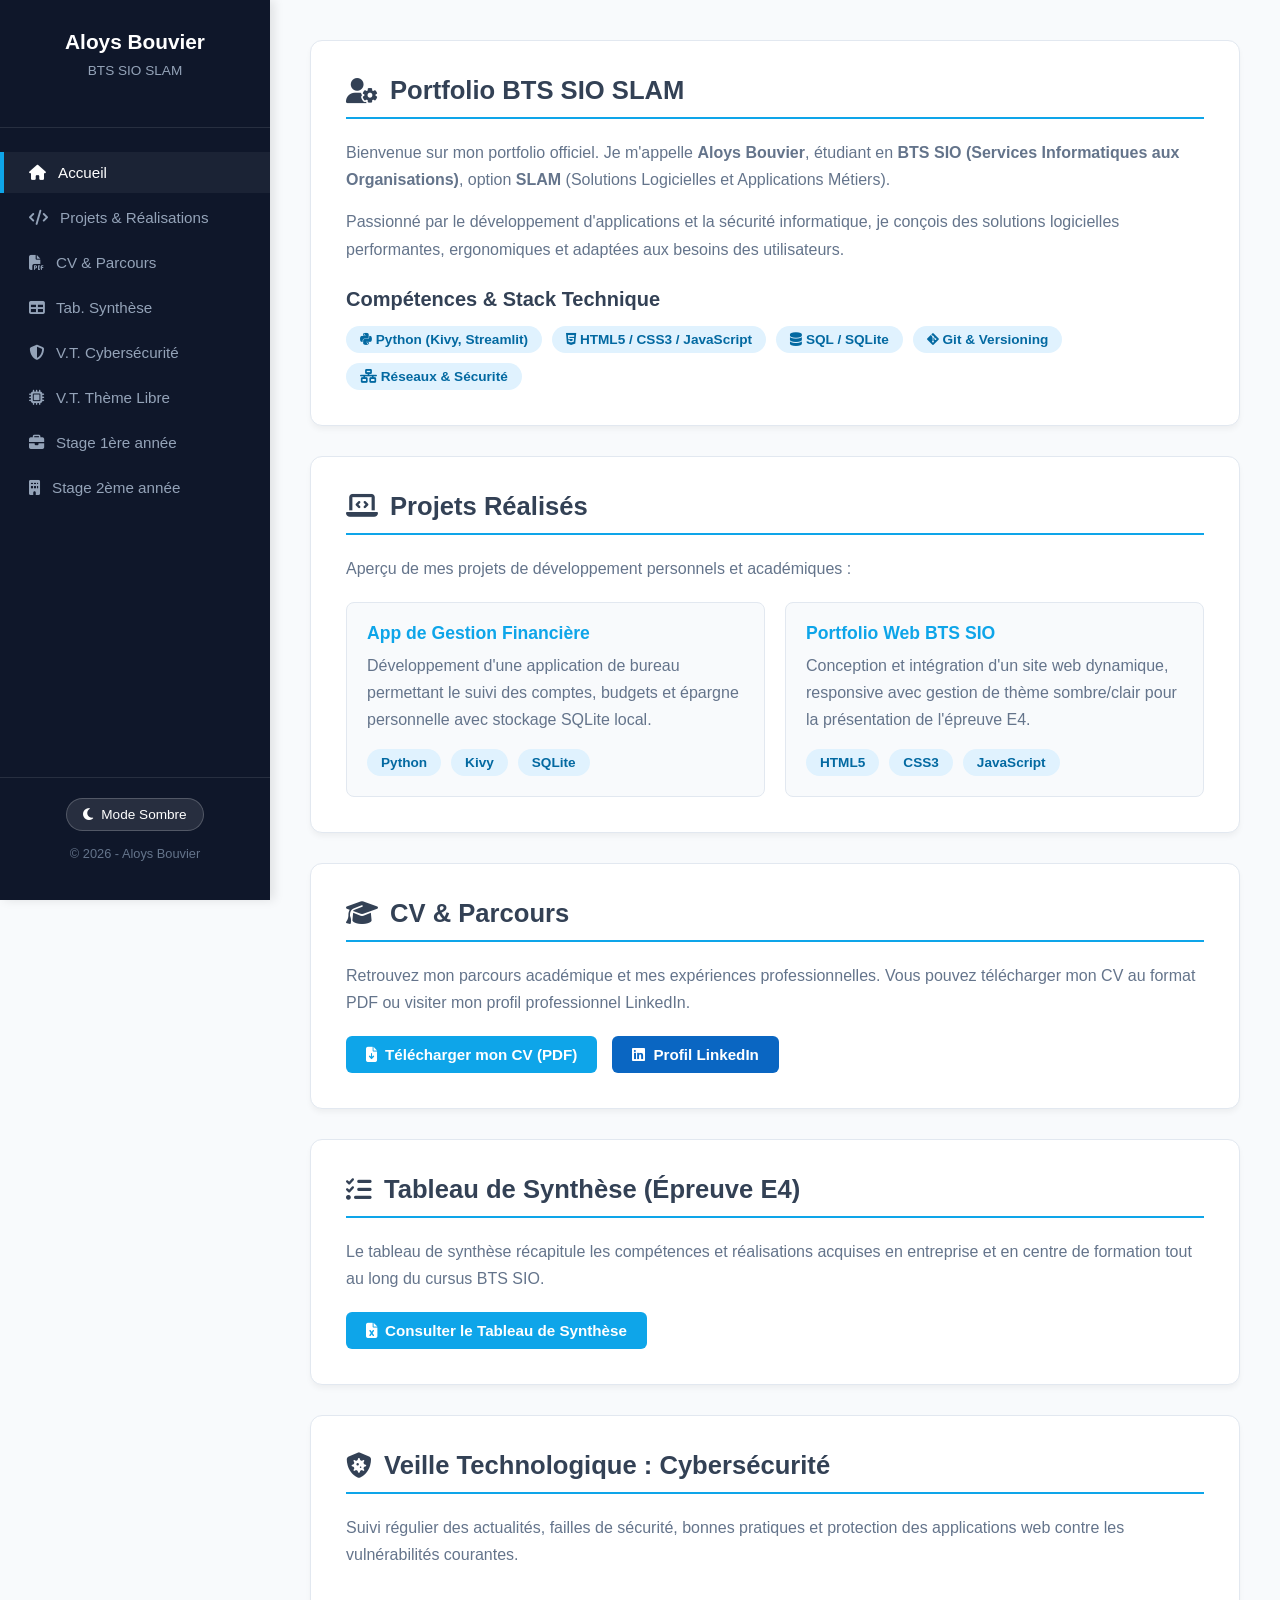
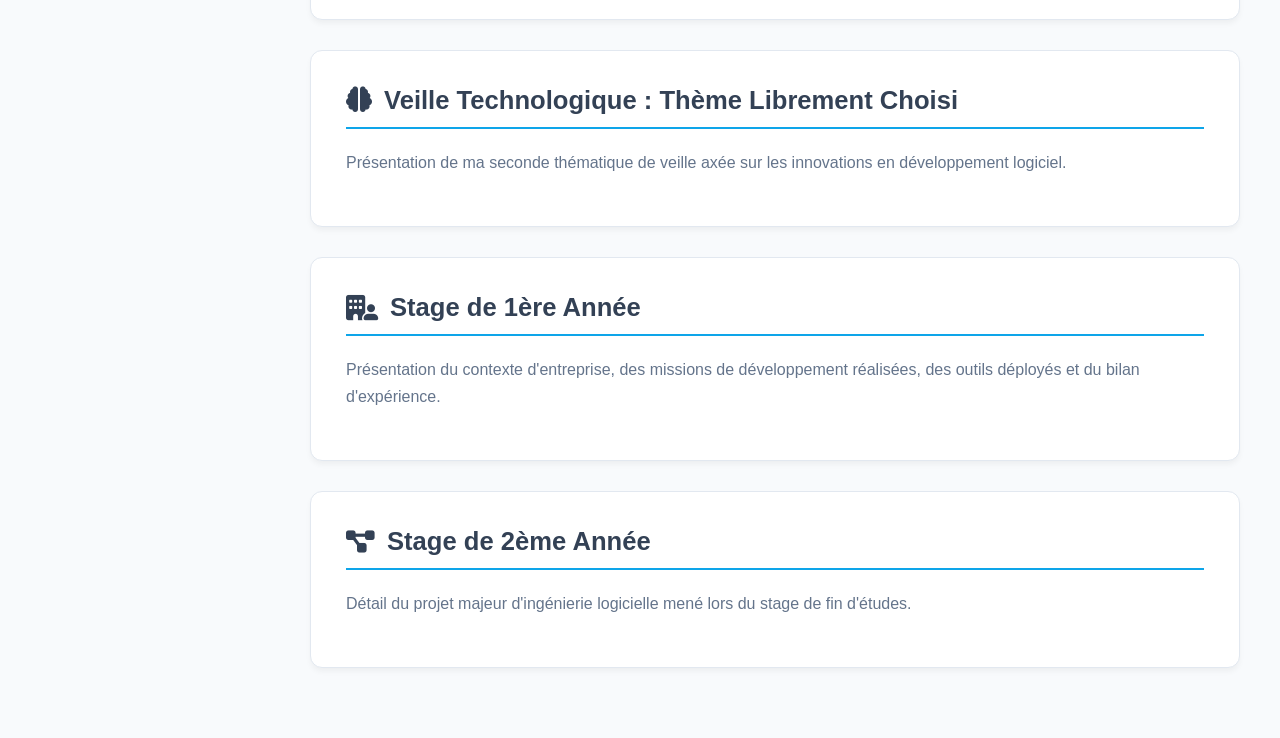
==== index.html @ fcdf9f62 "Rename README.md to index.html" ====
<!DOCTYPE html>
<html lang="fr" data-theme="light">
<head>
    <meta charset="UTF-8">
    <meta name="viewport" content="width=device-width, initial-scale=1.0">
    <title>Portfolio - Aloys Bouvier | BTS SIO SLAM</title>
    <!-- FontAwesome pour les icônes -->
    <link rel="stylesheet" href="https://cdnjs.cloudflare.com/ajax/libs/font-awesome/6.4.0/css/all.min.css">
    <style>
        /* Variables Mode Clair */
        :root {
            --bg-color: #f8fafc;
            --sidebar-bg: #0f172a;
            --sidebar-color: #94a3b8;
            --sidebar-hover: #38bdf8;
            --sidebar-active: #0ea5e9;
            --text-color: #334155;
            --text-muted: #64748b;
            --card-bg: #ffffff;
            --primary-color: #0ea5e9;
            --primary-hover: #0284c7;
            --border-color: #e2e8f0;
            --badge-bg: #e0f2fe;
            --badge-color: #0369a1;
        }

        /* Variables Mode Sombre */
        [data-theme="dark"] {
            --bg-color: #0f172a;
            --sidebar-bg: #020617;
            --sidebar-color: #94a3b8;
            --sidebar-hover: #38bdf8;
            --sidebar-active: #38bdf8;
            --text-color: #f1f5f9;
            --text-muted: #cbd5e1;
            --card-bg: #1e293b;
            --primary-color: #38bdf8;
            --primary-hover: #0ea5e9;
            --border-color: #334155;
            --badge-bg: #1e3a8a;
            --badge-color: #93c5fd;
        }

        * {
            box-sizing: border-box;
            margin: 0;
            padding: 0;
            font-family: 'Segoe UI', Tahoma, Geneva, Verdana, sans-serif;
            scroll-behavior: smooth;
        }

        body {
            background-color: var(--bg-color);
            color: var(--text-color);
            display: flex;
            min-height: 100vh;
            transition: background-color 0.3s ease, color 0.3s ease;
        }

        /* Barre latérale gauche */
        aside {
            width: 270px;
            background-color: var(--sidebar-bg);
            color: #fff;
            position: fixed;
            top: 0;
            left: 0;
            height: 100vh;
            display: flex;
            flex-direction: column;
            justify-content: space-between;
            box-shadow: 4px 0 10px rgba(0, 0, 0, 0.1);
            z-index: 100;
        }

        .sidebar-header {
            padding: 30px 20px;
            text-align: center;
            border-bottom: 1px solid rgba(255, 255, 255, 0.1);
        }

        .sidebar-header h2 {
            font-size: 1.3rem;
            color: #fff;
            margin-bottom: 5px;
            text-align: center;
        }

        .sidebar-header p {
            font-size: 0.85rem;
            color: var(--sidebar-color);
            text-align: center;
        }

        .sidebar-menu {
            list-style: none;
            padding: 20px 0;
            flex-grow: 1;
            overflow-y: auto;
        }

        .sidebar-menu li {
            margin: 4px 0;
        }

        .sidebar-menu a {
            display: flex;
            align-items: center;
            gap: 12px;
            padding: 12px 25px;
            color: var(--sidebar-color);
            text-decoration: none;
            font-size: 0.95rem;
            transition: all 0.3s ease;
            border-left: 4px solid transparent;
        }

        .sidebar-menu a:hover, .sidebar-menu a.active {
            color: #fff;
            background-color: rgba(255, 255, 255, 0.05);
            border-left-color: var(--sidebar-active);
        }

        .sidebar-footer {
            padding: 20px;
            text-align: center;
            font-size: 0.8rem;
            color: var(--sidebar-color);
            border-top: 1px solid rgba(255, 255, 255, 0.1);
            display: flex;
            flex-direction: column;
            gap: 12px;
            align-items: center;
        }

        .theme-toggle-btn {
            background-color: rgba(255, 255, 255, 0.1);
            border: 1px solid rgba(255, 255, 255, 0.2);
            color: #fff;
            padding: 8px 16px;
            border-radius: 20px;
            cursor: pointer;
            font-size: 0.85rem;
            display: flex;
            align-items: center;
            gap: 8px;
            transition: all 0.3s ease;
        }

        .theme-toggle-btn:hover {
            background-color: rgba(255, 255, 255, 0.2);
        }

        /* Contenu principal */
        main {
            margin-left: 270px;
            flex-grow: 1;
            padding: 40px;
            max-width: 1100px;
        }

        section {
            background-color: var(--card-bg);
            padding: 35px;
            margin-bottom: 30px;
            border-radius: 12px;
            box-shadow: 0 4px 6px -1px rgba(0, 0, 0, 0.05);
            border: 1px solid var(--border-color);
            scroll-margin-top: 40px;
            transition: background-color 0.3s ease, border-color 0.3s ease;
        }

        section h1 {
            font-size: 1.6rem;
            color: var(--text-color);
            margin-bottom: 20px;
            border-bottom: 2px solid var(--primary-color);
            padding-bottom: 12px;
            display: flex;
            align-items: center;
            gap: 12px;
            text-align: left;
        }

        section h2 {
            font-size: 1.25rem;
            color: var(--text-color);
            margin-top: 25px;
            margin-bottom: 12px;
            text-align: left;
        }

        p {
            line-height: 1.7;
            margin-bottom: 15px;
            color: var(--text-muted);
            text-align: left;
        }

        .project-grid {
            display: grid;
            grid-template-columns: repeat(auto-fit, minmax(280px, 1fr));
            gap: 20px;
            margin-top: 20px;
        }

        .project-card {
            border: 1px solid var(--border-color);
            border-radius: 8px;
            padding: 20px;
            background-color: var(--bg-color);
            transition: transform 0.2s ease, box-shadow 0.2s ease;
        }

        .project-card:hover {
            transform: translateY(-3px);
            box-shadow: 0 6px 12px rgba(0,0,0,0.1);
        }

        .project-card h3 {
            color: var(--primary-color);
            margin-bottom: 8px;
            font-size: 1.1rem;
        }

        .skills-container {
            display: flex;
            flex-wrap: wrap;
            gap: 10px;
            margin-top: 15px;
            justify-content: flex-start;
        }

        .skill-badge {
            background-color: var(--badge-bg);
            color: var(--badge-color);
            padding: 6px 14px;
            border-radius: 20px;
            font-size: 0.85rem;
            font-weight: 600;
        }

        .btn-group {
            display: flex;
            gap: 15px;
            flex-wrap: wrap;
            margin-top: 20px;
            justify-content: flex-start;
        }

        .btn {
            display: inline-flex;
            align-items: center;
            gap: 8px;
            background-color: var(--primary-color);
            color: #ffffff !important;
            padding: 10px 20px;
            border-radius: 6px;
            text-decoration: none;
            font-weight: 600;
            font-size: 0.95rem;
            transition: background 0.2s, transform 0.1s;
            border: none;
            cursor: pointer;
        }

        .btn:hover {
            background-color: var(--primary-hover);
            transform: translateY(-1px);
        }

        .btn-linkedin {
            background-color: #0a66c2;
        }
        .btn-linkedin:hover {
            background-color: #044181;
        }

        @media (max-width: 768px) {
            body {
                flex-direction: column;
            }
            aside {
                width: 100%;
                height: auto;
                position: relative;
            }
            main {
                margin-left: 0;
                padding: 20px;
            }
        }
    </style>
</head>
<body>

    <!-- Barre latérale -->
    <aside>
        <div>
            <div class="sidebar-header">
                <h2>Aloys Bouvier</h2>
                <p>BTS SIO SLAM</p>
            </div>
            <ul class="sidebar-menu">
                <li><a href="#accueil" class="active"><i class="fa-solid fa-house"></i> Accueil</a></li>
                <li><a href="#projets"><i class="fa-solid fa-code"></i> Projets & Réalisations</a></li>
                <li><a href="#cv"><i class="fa-solid fa-file-pdf"></i> CV & Parcours</a></li>
                <li><a href="#tableau-synthese"><i class="fa-solid fa-table"></i> Tab. Synthèse</a></li>
                <li><a href="#vt-cyber"><i class="fa-solid fa-shield-halved"></i> V.T. Cybersécurité</a></li>
                <li><a href="#vt-choisie"><i class="fa-solid fa-microchip"></i> V.T. Thème Libre</a></li>
                <li><a href="#stage1"><i class="fa-solid fa-briefcase"></i> Stage 1ère année</a></li>
                <li><a href="#stage2"><i class="fa-solid fa-building"></i> Stage 2ème année</a></li>
            </ul>
        </div>
        <div class="sidebar-footer">
            <button class="theme-toggle-btn" id="themeToggleBtn">
                <i class="fa-solid fa-moon" id="themeIcon"></i>
                <span id="themeText">Mode Sombre</span>
            </button>
            <p>&copy; 2026 - Aloys Bouvier</p>
        </div>
    </aside>

    <!-- Contenu Principal -->
    <main>

        <section id="accueil">
            <h1><i class="fa-solid fa-user-gear"></i> Portfolio BTS SIO SLAM</h1>
            <p>Bienvenue sur mon portfolio officiel. Je m'appelle <strong>Aloys Bouvier</strong>, étudiant en <strong>BTS SIO (Services Informatiques aux Organisations)</strong>, option <strong>SLAM</strong> (Solutions Logicielles et Applications Métiers).</p>
            <p>Passionné par le développement d'applications et la sécurité informatique, je conçois des solutions logicielles performantes, ergonomiques et adaptées aux besoins des utilisateurs.</p>
            
            <h2>Compétences & Stack Technique</h2>
            <div class="skills-container">
                <span class="skill-badge"><i class="fa-brands fa-python"></i> Python (Kivy, Streamlit)</span>
                <span class="skill-badge"><i class="fa-brands fa-html5"></i> HTML5 / CSS3 / JavaScript</span>
                <span class="skill-badge"><i class="fa-solid fa-database"></i> SQL / SQLite</span>
                <span class="skill-badge"><i class="fa-brands fa-git-alt"></i> Git & Versioning</span>
                <span class="skill-badge"><i class="fa-solid fa-network-wired"></i> Réseaux & Sécurité</span>
            </div>
        </section>

        <section id="projets">
            <h1><i class="fa-solid fa-laptop-code"></i> Projets Réalisés</h1>
            <p>Aperçu de mes projets de développement personnels et académiques :</p>
            
            <div class="project-grid">
                <div class="project-card">
                    <h3>App de Gestion Financière</h3>
                    <p>Développement d'une application de bureau permettant le suivi des comptes, budgets et épargne personnelle avec stockage SQLite local.</p>
                    <div class="skills-container">
                        <span class="skill-badge">Python</span>
                        <span class="skill-badge">Kivy</span>
                        <span class="skill-badge">SQLite</span>
                    </div>
                </div>

                <div class="project-card">
                    <h3>Portfolio Web BTS SIO</h3>
                    <p>Conception et intégration d'un site web dynamique, responsive avec gestion de thème sombre/clair pour la présentation de l'épreuve E4.</p>
                    <div class="skills-container">
                        <span class="skill-badge">HTML5</span>
                        <span class="skill-badge">CSS3</span>
                        <span class="skill-badge">JavaScript</span>
                    </div>
                </div>
            </div>
        </section>

        <section id="cv">
            <h1><i class="fa-solid fa-graduation-cap"></i> CV & Parcours</h1>
            <p>Retrouvez mon parcours académique et mes expériences professionnelles. Vous pouvez télécharger mon CV au format PDF ou visiter mon profil professionnel LinkedIn.</p>
            <div class="btn-group">
                <a href="CV_Aloys_Bouvier.pdf" target="_blank" class="btn"><i class="fa-solid fa-file-arrow-down"></i> Télécharger mon CV (PDF)</a>
                <a href="https://www.linkedin.com/in/aloys-bouvier" target="_blank" class="btn btn-linkedin"><i class="fa-brands fa-linkedin"></i> Profil LinkedIn</a>
            </div>
        </section>

        <section id="tableau-synthese">
            <h1><i class="fa-solid fa-list-check"></i> Tableau de Synthèse (Épreuve E4)</h1>
            <p>Le tableau de synthèse récapitule les compétences et réalisations acquises en entreprise et en centre de formation tout au long du cursus BTS SIO.</p>
            <div class="btn-group">
                <a href="#" class="btn"><i class="fa-solid fa-file-excel"></i> Consulter le Tableau de Synthèse</a>
            </div>
        </section>

        <section id="vt-cyber">
            <h1><i class="fa-solid fa-shield-virus"></i> Veille Technologique : Cybersécurité</h1>
            <p>Suivi régulier des actualités, failles de sécurité, bonnes pratiques et protection des applications web contre les vulnérabilités courantes.</p>
        </section>

        <section id="vt-choisie">
            <h1><i class="fa-solid fa-brain"></i> Veille Technologique : Thème Librement Choisi</h1>
            <p>Présentation de ma seconde thématique de veille axée sur les innovations en développement logiciel.</p>
        </section>

        <section id="stage1">
            <h1><i class="fa-solid fa-building-user"></i> Stage de 1ère Année</h1>
            <p>Présentation du contexte d'entreprise, des missions de développement réalisées, des outils déployés et du bilan d'expérience.</p>
        </section>

        <section id="stage2">
            <h1><i class="fa-solid fa-diagram-project"></i> Stage de 2ème Année</h1>
            <p>Détail du projet majeur d'ingénierie logicielle mené lors du stage de fin d'études.</p>
        </section>
    </main>

    <script>
        const themeToggleBtn = document.getElementById('themeToggleBtn');
        const themeIcon = document.getElementById('themeIcon');
        const themeText = document.getElementById('themeText');
        const html = document.documentElement;

        const savedTheme = localStorage.getItem('theme') || 'light';
        setTheme(savedTheme);

        themeToggleBtn.addEventListener('click', () => {
            const currentTheme = html.getAttribute('data-theme');
            const newTheme = currentTheme === 'light' ? 'dark' : 'light';
            setTheme(newTheme);
        });

        function setTheme(theme) {
            html.setAttribute('data-theme', theme);
            localStorage.setItem('theme', theme);
            if (theme === 'dark') {
                themeIcon.className = 'fa-solid fa-sun';
                themeText.textContent = 'Mode Clair';
            } else {
                themeIcon.className = 'fa-solid fa-moon';
                themeText.textContent = 'Mode Sombre';
            }
        }

        const sections = document.querySelectorAll('section');
        const navLinks = document.querySelectorAll('.sidebar-menu a');

        window.addEventListener('scroll', () => {
            let current = '';
            sections.forEach(section => {
                const sectionTop = section.offsetTop;
                if (window.pageYOffset >= sectionTop - 100) {
                    current = section.getAttribute('id');
                }
            });

            navLinks.forEach(link => {
                link.classList.remove('active');
                if (link.getAttribute('href').includes(current)) {
                    link.classList.add('active');
                }
            });
        });
    </script>

</body>
</html>
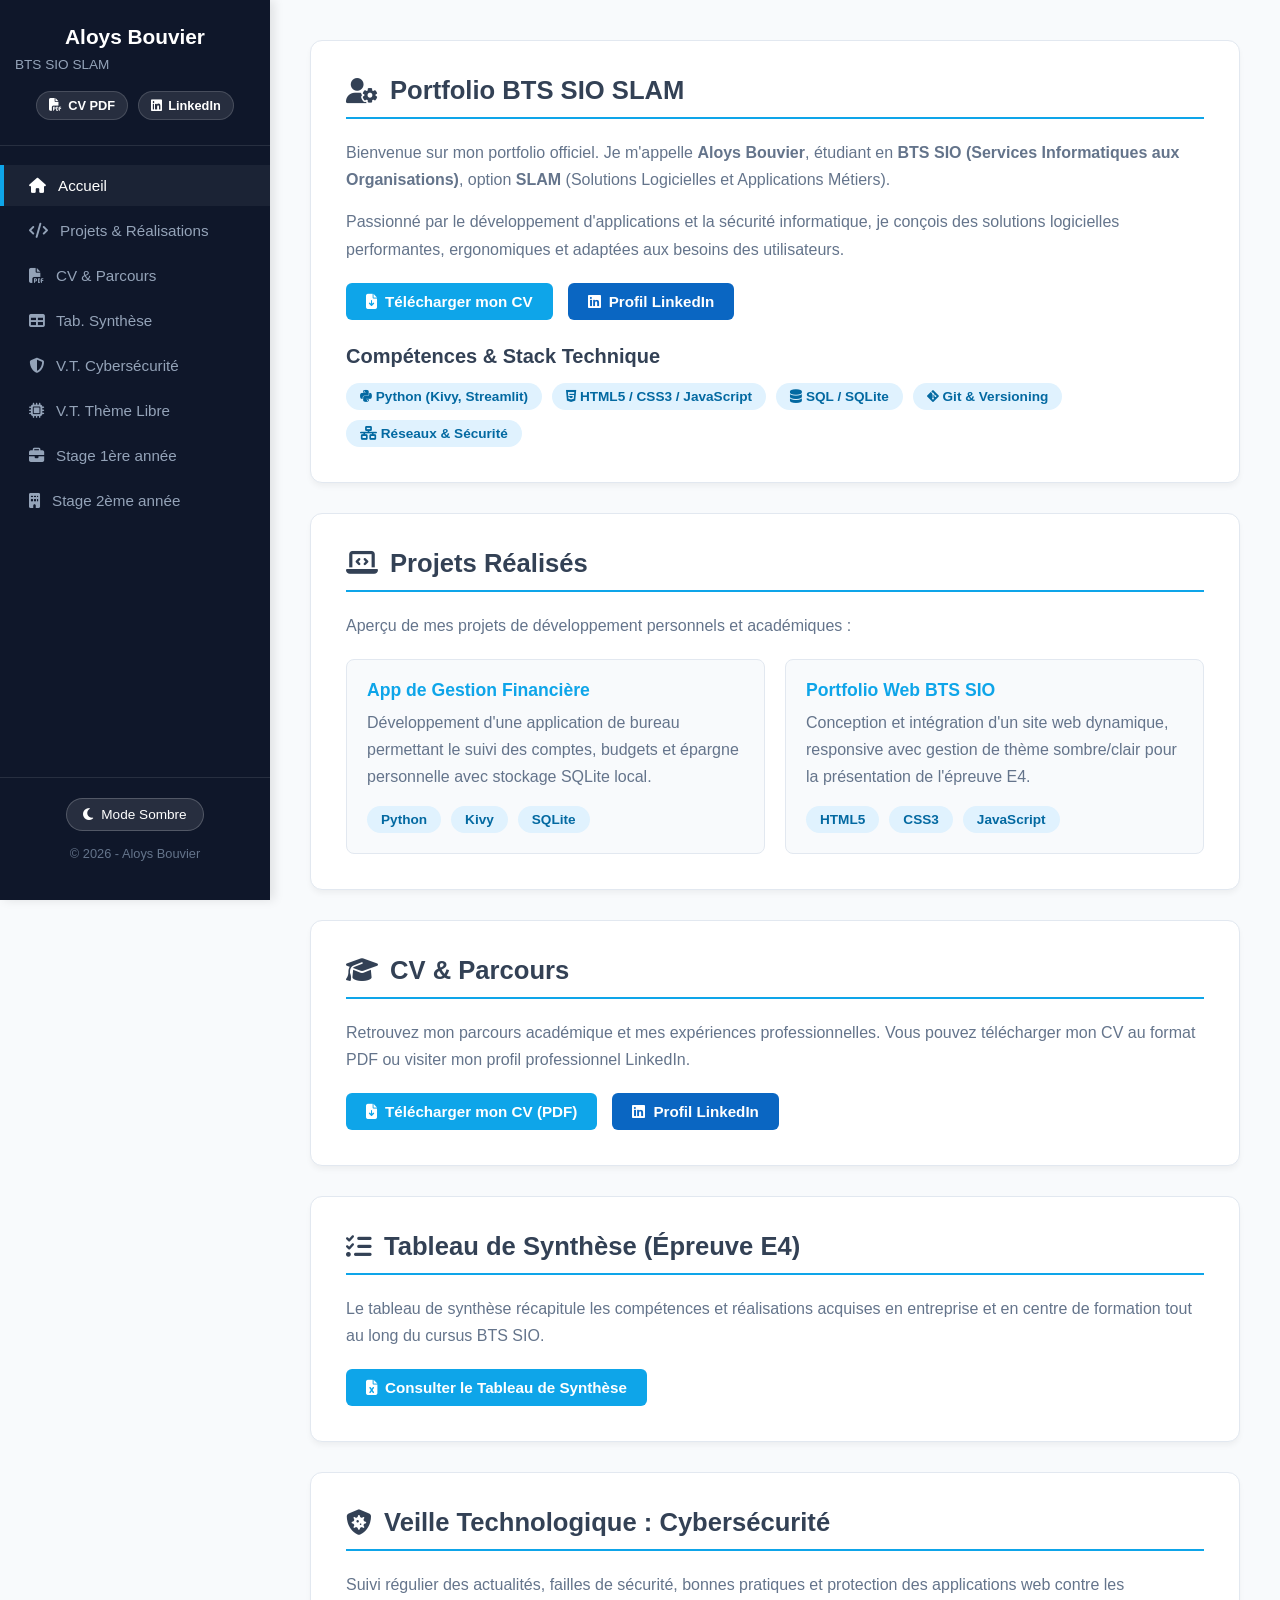
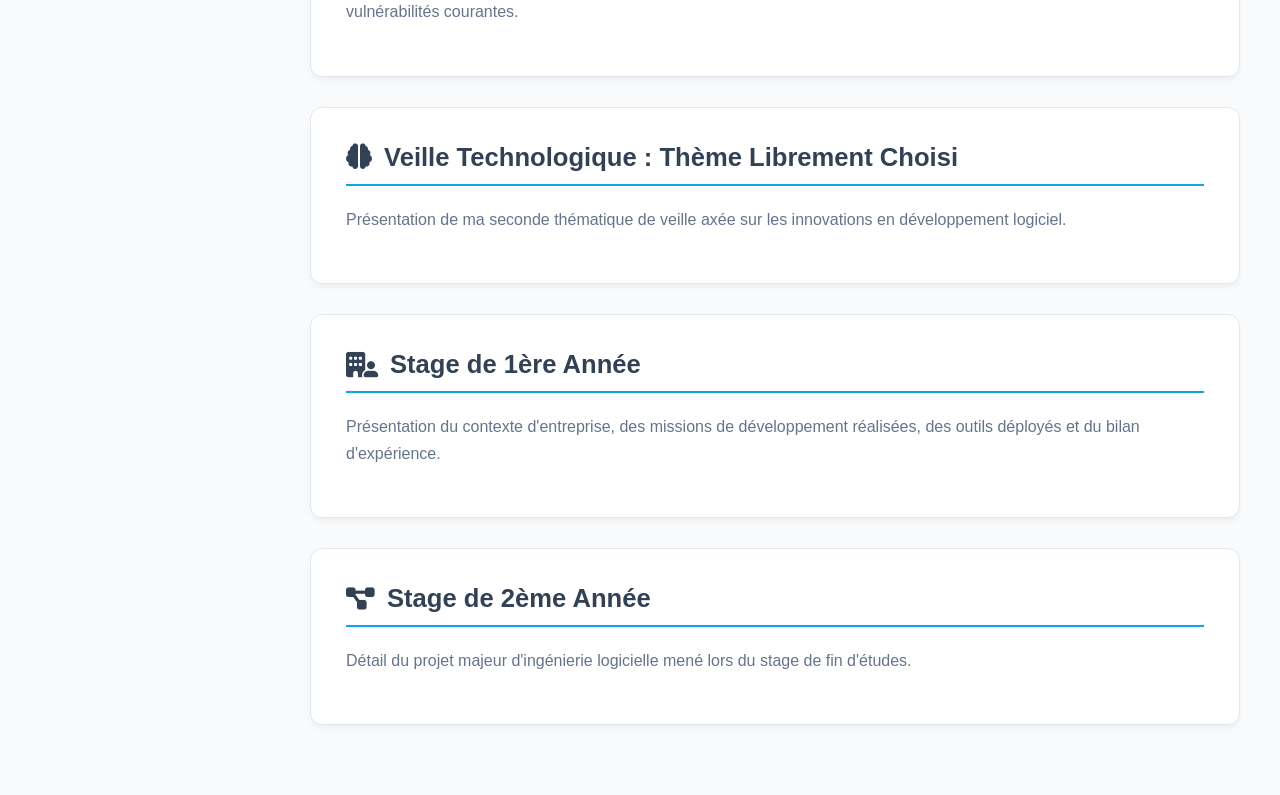
==== commit 8cf73666: "Update 7 index.html" ====
--- a/index.html
+++ b/index.html
@@ -74,7 +74,7 @@
         }
 
         .sidebar-header {
-            padding: 30px 20px;
+            padding: 25px 15px;
             text-align: center;
             border-bottom: 1px solid rgba(255, 255, 255, 0.1);
         }
@@ -82,19 +82,50 @@
         .sidebar-header h2 {
             font-size: 1.3rem;
             color: #fff;
-            margin-bottom: 5px;
-            text-align: center;
+            margin-bottom: 4px;
         }
 
         .sidebar-header p {
             font-size: 0.85rem;
             color: var(--sidebar-color);
-            text-align: center;
+            margin-bottom: 15px;
+        }
+
+        /* Liens rapides dans la sidebar */
+        .sidebar-quick-links {
+            display: flex;
+            justify-content: center;
+            gap: 10px;
+        }
+
+        .sidebar-quick-btn {
+            display: inline-flex;
+            align-items: center;
+            gap: 6px;
+            background-color: rgba(255, 255, 255, 0.1);
+            color: #fff;
+            padding: 6px 12px;
+            border-radius: 20px;
+            text-decoration: none;
+            font-size: 0.8rem;
+            font-weight: 600;
+            transition: background-color 0.3s ease, transform 0.2s ease;
+            border: 1px solid rgba(255, 255, 255, 0.15);
+        }
+
+        .sidebar-quick-btn:hover {
+            background-color: var(--primary-color);
+            transform: translateY(-2px);
+            color: #fff;
+        }
+
+        .sidebar-quick-btn.linkedin-btn:hover {
+            background-color: #0a66c2;
         }
 
         .sidebar-menu {
             list-style: none;
-            padding: 20px 0;
+            padding: 15px 0;
             flex-grow: 1;
             overflow-y: auto;
         }
@@ -300,6 +331,15 @@
             <div class="sidebar-header">
                 <h2>Aloys Bouvier</h2>
                 <p>BTS SIO SLAM</p>
+                <!-- Boutons d'accès rapide dans la sidebar -->
+                <div class="sidebar-quick-links">
+                    <a href="CV_Aloys_Bouvier.pdf" target="_blank" class="sidebar-quick-btn" title="Télécharger le CV">
+                        <i class="fa-solid fa-file-pdf"></i> CV PDF
+                    </a>
+                    <a href="https://www.linkedin.com/in/aloys-bouvier" target="_blank" class="sidebar-quick-btn linkedin-btn" title="Profil LinkedIn">
+                        <i class="fa-brands fa-linkedin"></i> LinkedIn
+                    </a>
+                </div>
             </div>
             <ul class="sidebar-menu">
                 <li><a href="#accueil" class="active"><i class="fa-solid fa-house"></i> Accueil</a></li>
@@ -329,6 +369,11 @@
             <p>Bienvenue sur mon portfolio officiel. Je m'appelle <strong>Aloys Bouvier</strong>, étudiant en <strong>BTS SIO (Services Informatiques aux Organisations)</strong>, option <strong>SLAM</strong> (Solutions Logicielles et Applications Métiers).</p>
             <p>Passionné par le développement d'applications et la sécurité informatique, je conçois des solutions logicielles performantes, ergonomiques et adaptées aux besoins des utilisateurs.</p>
             
+            <div class="btn-group">
+                <a href="CV_Aloys_Bouvier.pdf" target="_blank" class="btn"><i class="fa-solid fa-file-arrow-down"></i> Télécharger mon CV</a>
+                <a href="https://www.linkedin.com/in/aloys-bouvier" target="_blank" class="btn btn-linkedin"><i class="fa-brands fa-linkedin"></i> Profil LinkedIn</a>
+            </div>
+
             <h2>Compétences & Stack Technique</h2>
             <div class="skills-container">
                 <span class="skill-badge"><i class="fa-brands fa-python"></i> Python (Kivy, Streamlit)</span>
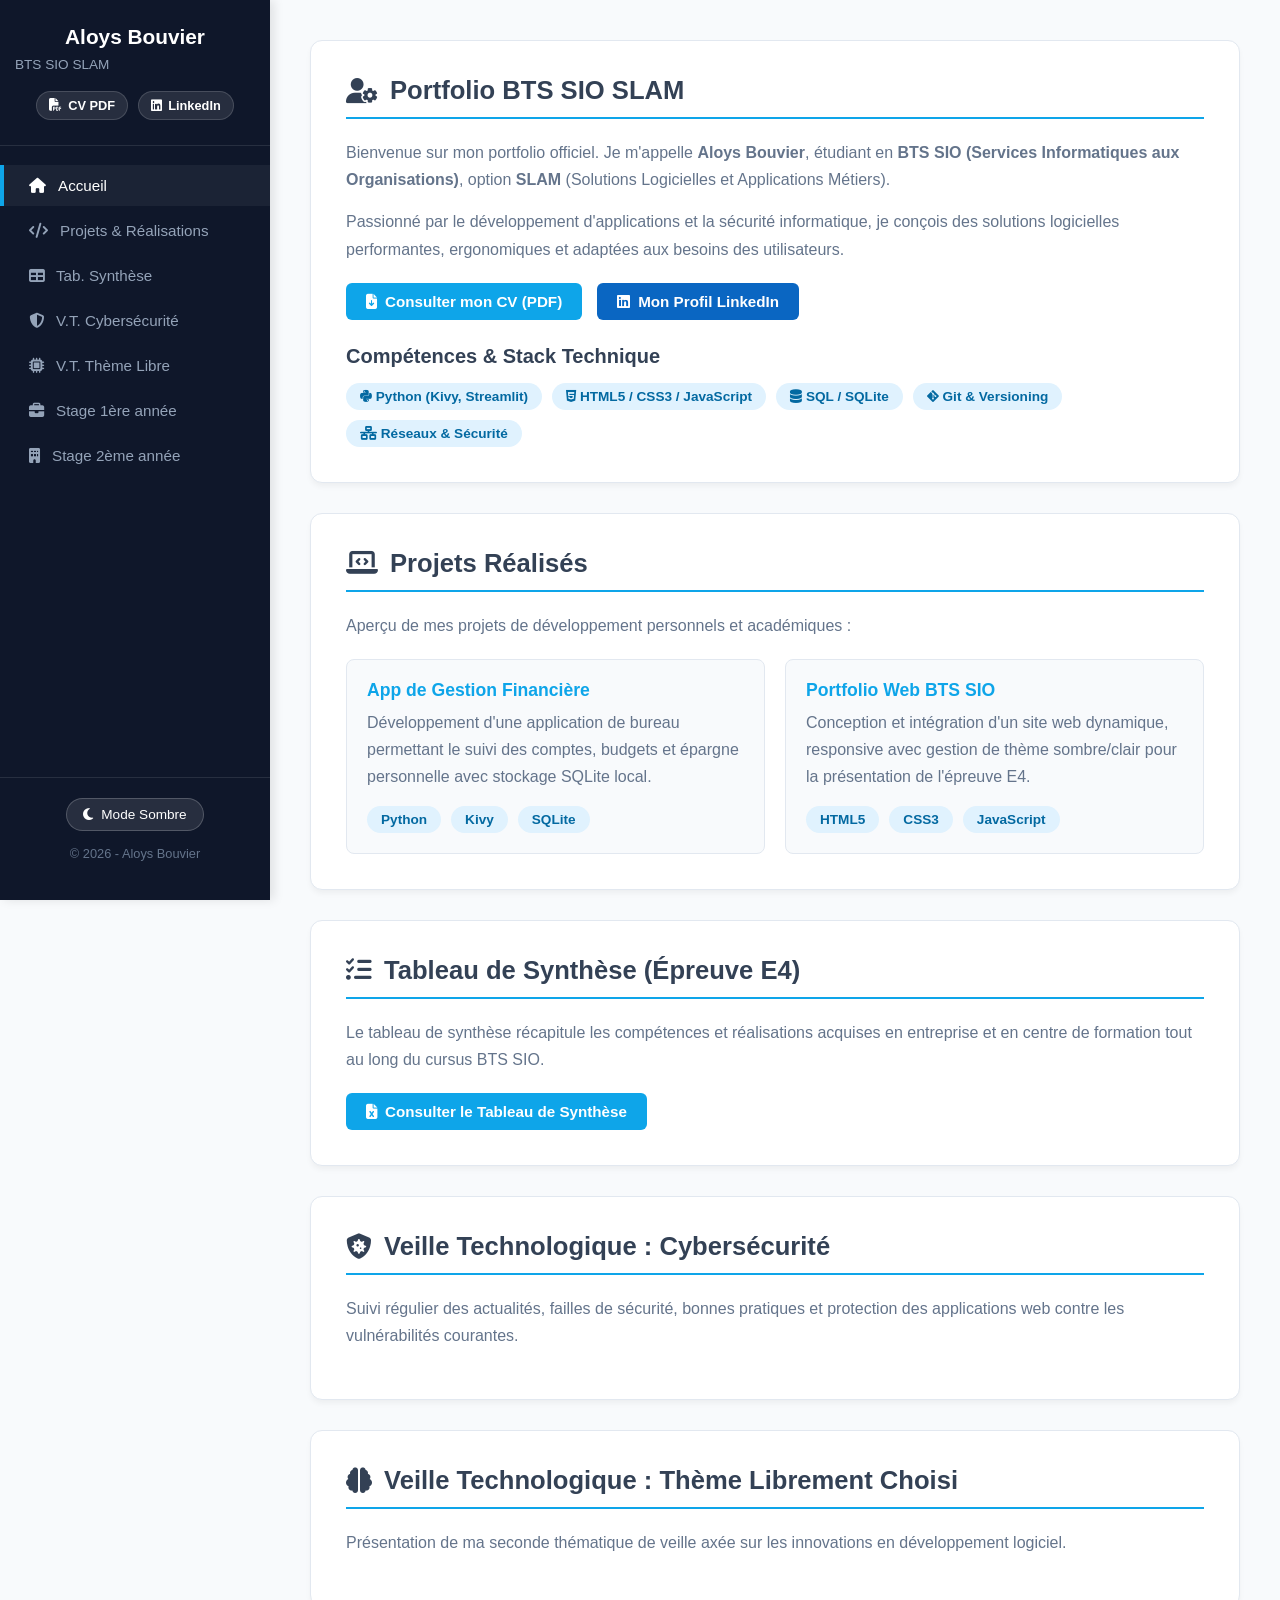
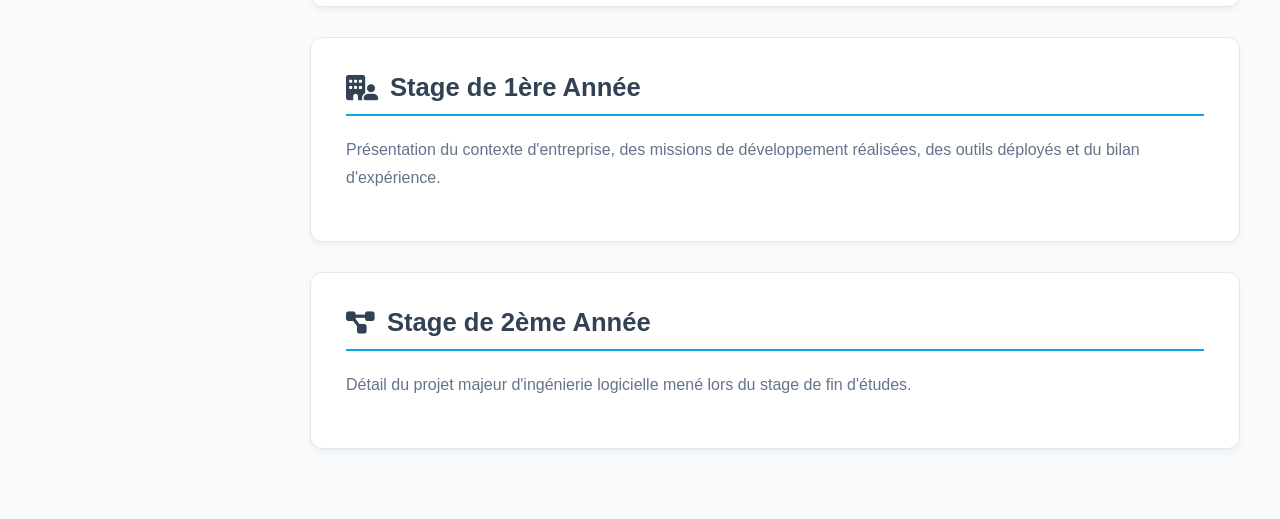
==== commit d0dd796e: "Update 8 index.html" ====
--- a/index.html
+++ b/index.html
@@ -331,7 +331,7 @@
             <div class="sidebar-header">
                 <h2>Aloys Bouvier</h2>
                 <p>BTS SIO SLAM</p>
-                <!-- Boutons d'accès rapide dans la sidebar -->
+                <!-- Accès direct fixe -->
                 <div class="sidebar-quick-links">
                     <a href="CV_Aloys_Bouvier.pdf" target="_blank" class="sidebar-quick-btn" title="Télécharger le CV">
                         <i class="fa-solid fa-file-pdf"></i> CV PDF
@@ -344,7 +344,6 @@
             <ul class="sidebar-menu">
                 <li><a href="#accueil" class="active"><i class="fa-solid fa-house"></i> Accueil</a></li>
                 <li><a href="#projets"><i class="fa-solid fa-code"></i> Projets & Réalisations</a></li>
-                <li><a href="#cv"><i class="fa-solid fa-file-pdf"></i> CV & Parcours</a></li>
                 <li><a href="#tableau-synthese"><i class="fa-solid fa-table"></i> Tab. Synthèse</a></li>
                 <li><a href="#vt-cyber"><i class="fa-solid fa-shield-halved"></i> V.T. Cybersécurité</a></li>
                 <li><a href="#vt-choisie"><i class="fa-solid fa-microchip"></i> V.T. Thème Libre</a></li>
@@ -370,8 +369,8 @@
             <p>Passionné par le développement d'applications et la sécurité informatique, je conçois des solutions logicielles performantes, ergonomiques et adaptées aux besoins des utilisateurs.</p>
             
             <div class="btn-group">
-                <a href="CV_Aloys_Bouvier.pdf" target="_blank" class="btn"><i class="fa-solid fa-file-arrow-down"></i> Télécharger mon CV</a>
-                <a href="https://www.linkedin.com/in/aloys-bouvier" target="_blank" class="btn btn-linkedin"><i class="fa-brands fa-linkedin"></i> Profil LinkedIn</a>
+                <a href="CV_Aloys_Bouvier.pdf" target="_blank" class="btn"><i class="fa-solid fa-file-arrow-down"></i> Consulter mon CV (PDF)</a>
+                <a href="https://www.linkedin.com/in/aloys-bouvier" target="_blank" class="btn btn-linkedin"><i class="fa-brands fa-linkedin"></i> Mon Profil LinkedIn</a>
             </div>
 
             <h2>Compétences & Stack Technique</h2>
@@ -411,15 +410,6 @@
             </div>
         </section>
 
-        <section id="cv">
-            <h1><i class="fa-solid fa-graduation-cap"></i> CV & Parcours</h1>
-            <p>Retrouvez mon parcours académique et mes expériences professionnelles. Vous pouvez télécharger mon CV au format PDF ou visiter mon profil professionnel LinkedIn.</p>
-            <div class="btn-group">
-                <a href="CV_Aloys_Bouvier.pdf" target="_blank" class="btn"><i class="fa-solid fa-file-arrow-down"></i> Télécharger mon CV (PDF)</a>
-                <a href="https://www.linkedin.com/in/aloys-bouvier" target="_blank" class="btn btn-linkedin"><i class="fa-brands fa-linkedin"></i> Profil LinkedIn</a>
-            </div>
-        </section>
-
         <section id="tableau-synthese">
             <h1><i class="fa-solid fa-list-check"></i> Tableau de Synthèse (Épreuve E4)</h1>
             <p>Le tableau de synthèse récapitule les compétences et réalisations acquises en entreprise et en centre de formation tout au long du cursus BTS SIO.</p>
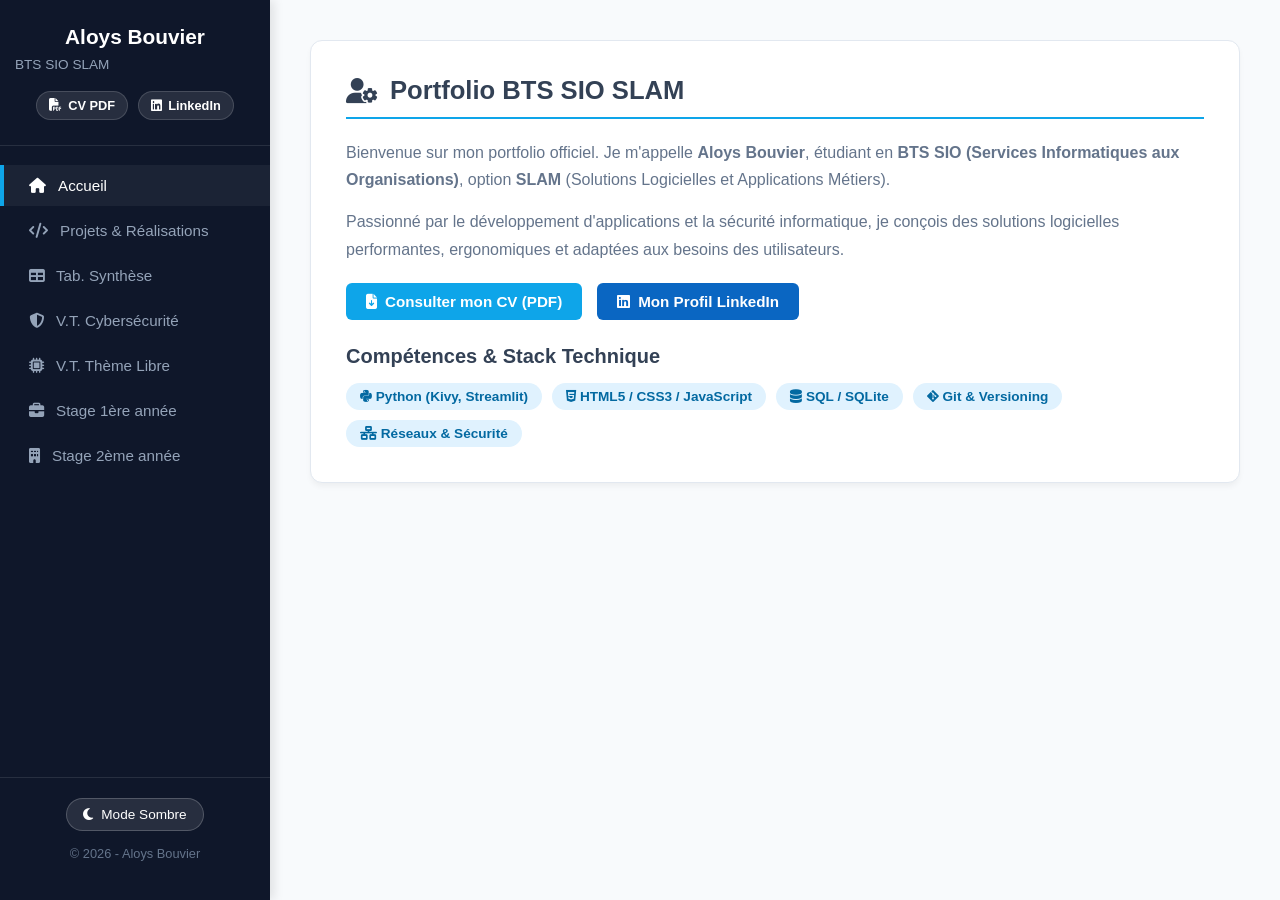
==== commit 0f743922: "Update  9 index.html" ====
--- a/index.html
+++ b/index.html
@@ -46,7 +46,6 @@
             margin: 0;
             padding: 0;
             font-family: 'Segoe UI', Tahoma, Geneva, Verdana, sans-serif;
-            scroll-behavior: smooth;
         }
 
         body {
@@ -91,7 +90,6 @@
             margin-bottom: 15px;
         }
 
-        /* Liens rapides dans la sidebar */
         .sidebar-quick-links {
             display: flex;
             justify-content: center;
@@ -197,7 +195,6 @@
             border-radius: 12px;
             box-shadow: 0 4px 6px -1px rgba(0, 0, 0, 0.05);
             border: 1px solid var(--border-color);
-            scroll-margin-top: 40px;
             transition: background-color 0.3s ease, border-color 0.3s ease;
         }
 
@@ -325,13 +322,12 @@
 </head>
 <body>
 
-    <!-- Barre latérale -->
+    <!-- Barre latérale commune (liens mis à jour vers de vraies pages HTML) -->
     <aside>
         <div>
             <div class="sidebar-header">
                 <h2>Aloys Bouvier</h2>
                 <p>BTS SIO SLAM</p>
-                <!-- Accès direct fixe -->
                 <div class="sidebar-quick-links">
                     <a href="CV_Aloys_Bouvier.pdf" target="_blank" class="sidebar-quick-btn" title="Télécharger le CV">
                         <i class="fa-solid fa-file-pdf"></i> CV PDF
@@ -342,13 +338,14 @@
                 </div>
             </div>
             <ul class="sidebar-menu">
-                <li><a href="#accueil" class="active"><i class="fa-solid fa-house"></i> Accueil</a></li>
-                <li><a href="#projets"><i class="fa-solid fa-code"></i> Projets & Réalisations</a></li>
-                <li><a href="#tableau-synthese"><i class="fa-solid fa-table"></i> Tab. Synthèse</a></li>
-                <li><a href="#vt-cyber"><i class="fa-solid fa-shield-halved"></i> V.T. Cybersécurité</a></li>
-                <li><a href="#vt-choisie"><i class="fa-solid fa-microchip"></i> V.T. Thème Libre</a></li>
-                <li><a href="#stage1"><i class="fa-solid fa-briefcase"></i> Stage 1ère année</a></li>
-                <li><a href="#stage2"><i class="fa-solid fa-building"></i> Stage 2ème année</a></li>
+                <!-- MODIFIER la classe "active" selon la page actuelle -->
+                <li><a href="index.html" class="active"><i class="fa-solid fa-house"></i> Accueil</a></li>
+                <li><a href="projets.html"><i class="fa-solid fa-code"></i> Projets & Réalisations</a></li>
+                <li><a href="synthese.html"><i class="fa-solid fa-table"></i> Tab. Synthèse</a></li>
+                <li><a href="veille-cyber.html"><i class="fa-solid fa-shield-halved"></i> V.T. Cybersécurité</a></li>
+                <li><a href="veille-libre.html"><i class="fa-solid fa-microchip"></i> V.T. Thème Libre</a></li>
+                <li><a href="stage1.html"><i class="fa-solid fa-briefcase"></i> Stage 1ère année</a></li>
+                <li><a href="stage2.html"><i class="fa-solid fa-building"></i> Stage 2ème année</a></li>
             </ul>
         </div>
         <div class="sidebar-footer">
@@ -360,10 +357,9 @@
         </div>
     </aside>
 
-    <!-- Contenu Principal -->
+    <!-- Contenu Principal (Exemple pour la page d'Accueil index.html) -->
     <main>
-
-        <section id="accueil">
+        <section>
             <h1><i class="fa-solid fa-user-gear"></i> Portfolio BTS SIO SLAM</h1>
             <p>Bienvenue sur mon portfolio officiel. Je m'appelle <strong>Aloys Bouvier</strong>, étudiant en <strong>BTS SIO (Services Informatiques aux Organisations)</strong>, option <strong>SLAM</strong> (Solutions Logicielles et Applications Métiers).</p>
             <p>Passionné par le développement d'applications et la sécurité informatique, je conçois des solutions logicielles performantes, ergonomiques et adaptées aux besoins des utilisateurs.</p>
@@ -382,64 +378,10 @@
                 <span class="skill-badge"><i class="fa-solid fa-network-wired"></i> Réseaux & Sécurité</span>
             </div>
         </section>
-
-        <section id="projets">
-            <h1><i class="fa-solid fa-laptop-code"></i> Projets Réalisés</h1>
-            <p>Aperçu de mes projets de développement personnels et académiques :</p>
-            
-            <div class="project-grid">
-                <div class="project-card">
-                    <h3>App de Gestion Financière</h3>
-                    <p>Développement d'une application de bureau permettant le suivi des comptes, budgets et épargne personnelle avec stockage SQLite local.</p>
-                    <div class="skills-container">
-                        <span class="skill-badge">Python</span>
-                        <span class="skill-badge">Kivy</span>
-                        <span class="skill-badge">SQLite</span>
-                    </div>
-                </div>
-
-                <div class="project-card">
-                    <h3>Portfolio Web BTS SIO</h3>
-                    <p>Conception et intégration d'un site web dynamique, responsive avec gestion de thème sombre/clair pour la présentation de l'épreuve E4.</p>
-                    <div class="skills-container">
-                        <span class="skill-badge">HTML5</span>
-                        <span class="skill-badge">CSS3</span>
-                        <span class="skill-badge">JavaScript</span>
-                    </div>
-                </div>
-            </div>
-        </section>
-
-        <section id="tableau-synthese">
-            <h1><i class="fa-solid fa-list-check"></i> Tableau de Synthèse (Épreuve E4)</h1>
-            <p>Le tableau de synthèse récapitule les compétences et réalisations acquises en entreprise et en centre de formation tout au long du cursus BTS SIO.</p>
-            <div class="btn-group">
-                <a href="#" class="btn"><i class="fa-solid fa-file-excel"></i> Consulter le Tableau de Synthèse</a>
-            </div>
-        </section>
-
-        <section id="vt-cyber">
-            <h1><i class="fa-solid fa-shield-virus"></i> Veille Technologique : Cybersécurité</h1>
-            <p>Suivi régulier des actualités, failles de sécurité, bonnes pratiques et protection des applications web contre les vulnérabilités courantes.</p>
-        </section>
-
-        <section id="vt-choisie">
-            <h1><i class="fa-solid fa-brain"></i> Veille Technologique : Thème Librement Choisi</h1>
-            <p>Présentation de ma seconde thématique de veille axée sur les innovations en développement logiciel.</p>
-        </section>
-
-        <section id="stage1">
-            <h1><i class="fa-solid fa-building-user"></i> Stage de 1ère Année</h1>
-            <p>Présentation du contexte d'entreprise, des missions de développement réalisées, des outils déployés et du bilan d'expérience.</p>
-        </section>
-
-        <section id="stage2">
-            <h1><i class="fa-solid fa-diagram-project"></i> Stage de 2ème Année</h1>
-            <p>Détail du projet majeur d'ingénierie logicielle mené lors du stage de fin d'études.</p>
-        </section>
     </main>
 
     <script>
+        // Gestion du thème sombre / clair
         const themeToggleBtn = document.getElementById('themeToggleBtn');
         const themeIcon = document.getElementById('themeIcon');
         const themeText = document.getElementById('themeText');
@@ -465,27 +407,6 @@
                 themeText.textContent = 'Mode Sombre';
             }
         }
-
-        const sections = document.querySelectorAll('section');
-        const navLinks = document.querySelectorAll('.sidebar-menu a');
-
-        window.addEventListener('scroll', () => {
-            let current = '';
-            sections.forEach(section => {
-                const sectionTop = section.offsetTop;
-                if (window.pageYOffset >= sectionTop - 100) {
-                    current = section.getAttribute('id');
-                }
-            });
-
-            navLinks.forEach(link => {
-                link.classList.remove('active');
-                if (link.getAttribute('href').includes(current)) {
-                    link.classList.add('active');
-                }
-            });
-        });
     </script>
-
 </body>
 </html>
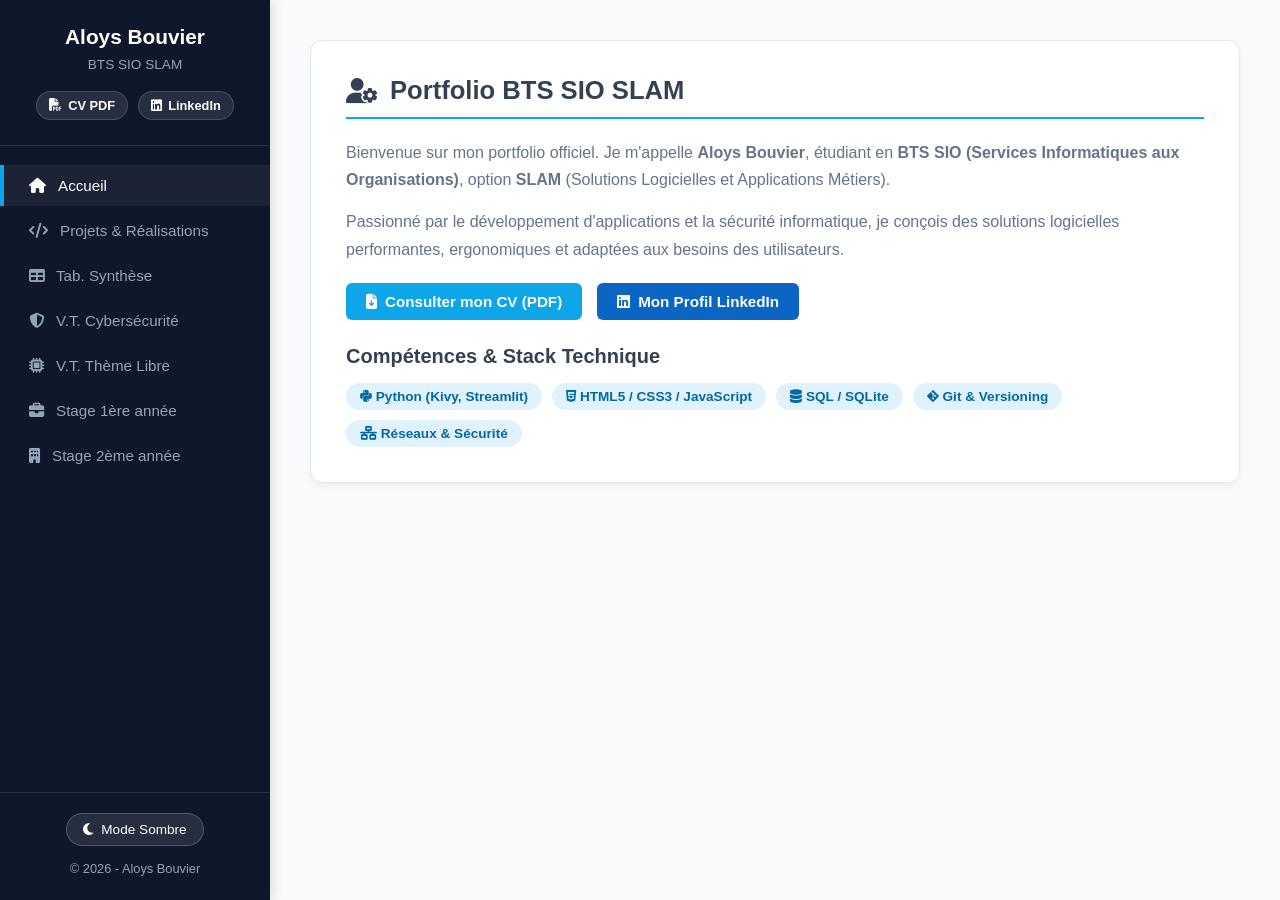
==== commit 00f01af8: "Add files via upload" ====
--- a/index.html
+++ b/index.html
@@ -4,409 +4,84 @@
     <meta charset="UTF-8">
     <meta name="viewport" content="width=device-width, initial-scale=1.0">
     <title>Portfolio - Aloys Bouvier | BTS SIO SLAM</title>
+    <meta name="description" content="Portfolio d'Aloys Bouvier, étudiant en BTS SIO option SLAM : projets, veilles technologiques, stages et compétences en développement d'applications.">
+    <link rel="icon" href="data:image/svg+xml,%3Csvg xmlns='http://www.w3.org/2000/svg' viewBox='0 0 100 100'%3E%3Ctext y='.9em' font-size='90'%3E%F0%9F%92%BB%3C/text%3E%3C/svg%3E">
+
     <!-- FontAwesome pour les icônes -->
     <link rel="stylesheet" href="https://cdnjs.cloudflare.com/ajax/libs/font-awesome/6.4.0/css/all.min.css">
-    <style>
-        /* Variables Mode Clair */
-        :root {
-            --bg-color: #f8fafc;
-            --sidebar-bg: #0f172a;
-            --sidebar-color: #94a3b8;
-            --sidebar-hover: #38bdf8;
-            --sidebar-active: #0ea5e9;
-            --text-color: #334155;
-            --text-muted: #64748b;
-            --card-bg: #ffffff;
-            --primary-color: #0ea5e9;
-            --primary-hover: #0284c7;
-            --border-color: #e2e8f0;
-            --badge-bg: #e0f2fe;
-            --badge-color: #0369a1;
-        }
 
-        /* Variables Mode Sombre */
-        [data-theme="dark"] {
-            --bg-color: #0f172a;
-            --sidebar-bg: #020617;
-            --sidebar-color: #94a3b8;
-            --sidebar-hover: #38bdf8;
-            --sidebar-active: #38bdf8;
-            --text-color: #f1f5f9;
-            --text-muted: #cbd5e1;
-            --card-bg: #1e293b;
-            --primary-color: #38bdf8;
-            --primary-hover: #0ea5e9;
-            --border-color: #334155;
-            --badge-bg: #1e3a8a;
-            --badge-color: #93c5fd;
-        }
+    <!-- Styles partagés par toutes les pages -->
+    <link rel="stylesheet" href="style.css">
 
-        * {
-            box-sizing: border-box;
-            margin: 0;
-            padding: 0;
-            font-family: 'Segoe UI', Tahoma, Geneva, Verdana, sans-serif;
-        }
-
-        body {
-            background-color: var(--bg-color);
-            color: var(--text-color);
-            display: flex;
-            min-height: 100vh;
-            transition: background-color 0.3s ease, color 0.3s ease;
-        }
-
-        /* Barre latérale gauche */
-        aside {
-            width: 270px;
-            background-color: var(--sidebar-bg);
-            color: #fff;
-            position: fixed;
-            top: 0;
-            left: 0;
-            height: 100vh;
-            display: flex;
-            flex-direction: column;
-            justify-content: space-between;
-            box-shadow: 4px 0 10px rgba(0, 0, 0, 0.1);
-            z-index: 100;
-        }
-
-        .sidebar-header {
-            padding: 25px 15px;
-            text-align: center;
-            border-bottom: 1px solid rgba(255, 255, 255, 0.1);
-        }
-
-        .sidebar-header h2 {
-            font-size: 1.3rem;
-            color: #fff;
-            margin-bottom: 4px;
-        }
-
-        .sidebar-header p {
-            font-size: 0.85rem;
-            color: var(--sidebar-color);
-            margin-bottom: 15px;
-        }
-
-        .sidebar-quick-links {
-            display: flex;
-            justify-content: center;
-            gap: 10px;
-        }
-
-        .sidebar-quick-btn {
-            display: inline-flex;
-            align-items: center;
-            gap: 6px;
-            background-color: rgba(255, 255, 255, 0.1);
-            color: #fff;
-            padding: 6px 12px;
-            border-radius: 20px;
-            text-decoration: none;
-            font-size: 0.8rem;
-            font-weight: 600;
-            transition: background-color 0.3s ease, transform 0.2s ease;
-            border: 1px solid rgba(255, 255, 255, 0.15);
-        }
-
-        .sidebar-quick-btn:hover {
-            background-color: var(--primary-color);
-            transform: translateY(-2px);
-            color: #fff;
-        }
-
-        .sidebar-quick-btn.linkedin-btn:hover {
-            background-color: #0a66c2;
-        }
-
-        .sidebar-menu {
-            list-style: none;
-            padding: 15px 0;
-            flex-grow: 1;
-            overflow-y: auto;
-        }
-
-        .sidebar-menu li {
-            margin: 4px 0;
-        }
-
-        .sidebar-menu a {
-            display: flex;
-            align-items: center;
-            gap: 12px;
-            padding: 12px 25px;
-            color: var(--sidebar-color);
-            text-decoration: none;
-            font-size: 0.95rem;
-            transition: all 0.3s ease;
-            border-left: 4px solid transparent;
-        }
-
-        .sidebar-menu a:hover, .sidebar-menu a.active {
-            color: #fff;
-            background-color: rgba(255, 255, 255, 0.05);
-            border-left-color: var(--sidebar-active);
-        }
-
-        .sidebar-footer {
-            padding: 20px;
-            text-align: center;
-            font-size: 0.8rem;
-            color: var(--sidebar-color);
-            border-top: 1px solid rgba(255, 255, 255, 0.1);
-            display: flex;
-            flex-direction: column;
-            gap: 12px;
-            align-items: center;
-        }
-
-        .theme-toggle-btn {
-            background-color: rgba(255, 255, 255, 0.1);
-            border: 1px solid rgba(255, 255, 255, 0.2);
-            color: #fff;
-            padding: 8px 16px;
-            border-radius: 20px;
-            cursor: pointer;
-            font-size: 0.85rem;
-            display: flex;
-            align-items: center;
-            gap: 8px;
-            transition: all 0.3s ease;
-        }
-
-        .theme-toggle-btn:hover {
-            background-color: rgba(255, 255, 255, 0.2);
-        }
-
-        /* Contenu principal */
-        main {
-            margin-left: 270px;
-            flex-grow: 1;
-            padding: 40px;
-            max-width: 1100px;
-        }
-
-        section {
-            background-color: var(--card-bg);
-            padding: 35px;
-            margin-bottom: 30px;
-            border-radius: 12px;
-            box-shadow: 0 4px 6px -1px rgba(0, 0, 0, 0.05);
-            border: 1px solid var(--border-color);
-            transition: background-color 0.3s ease, border-color 0.3s ease;
-        }
-
-        section h1 {
-            font-size: 1.6rem;
-            color: var(--text-color);
-            margin-bottom: 20px;
-            border-bottom: 2px solid var(--primary-color);
-            padding-bottom: 12px;
-            display: flex;
-            align-items: center;
-            gap: 12px;
-            text-align: left;
-        }
-
-        section h2 {
-            font-size: 1.25rem;
-            color: var(--text-color);
-            margin-top: 25px;
-            margin-bottom: 12px;
-            text-align: left;
-        }
-
-        p {
-            line-height: 1.7;
-            margin-bottom: 15px;
-            color: var(--text-muted);
-            text-align: left;
-        }
-
-        .project-grid {
-            display: grid;
-            grid-template-columns: repeat(auto-fit, minmax(280px, 1fr));
-            gap: 20px;
-            margin-top: 20px;
-        }
-
-        .project-card {
-            border: 1px solid var(--border-color);
-            border-radius: 8px;
-            padding: 20px;
-            background-color: var(--bg-color);
-            transition: transform 0.2s ease, box-shadow 0.2s ease;
-        }
-
-        .project-card:hover {
-            transform: translateY(-3px);
-            box-shadow: 0 6px 12px rgba(0,0,0,0.1);
-        }
-
-        .project-card h3 {
-            color: var(--primary-color);
-            margin-bottom: 8px;
-            font-size: 1.1rem;
-        }
-
-        .skills-container {
-            display: flex;
-            flex-wrap: wrap;
-            gap: 10px;
-            margin-top: 15px;
-            justify-content: flex-start;
-        }
-
-        .skill-badge {
-            background-color: var(--badge-bg);
-            color: var(--badge-color);
-            padding: 6px 14px;
-            border-radius: 20px;
-            font-size: 0.85rem;
-            font-weight: 600;
-        }
-
-        .btn-group {
-            display: flex;
-            gap: 15px;
-            flex-wrap: wrap;
-            margin-top: 20px;
-            justify-content: flex-start;
-        }
-
-        .btn {
-            display: inline-flex;
-            align-items: center;
-            gap: 8px;
-            background-color: var(--primary-color);
-            color: #ffffff !important;
-            padding: 10px 20px;
-            border-radius: 6px;
-            text-decoration: none;
-            font-weight: 600;
-            font-size: 0.95rem;
-            transition: background 0.2s, transform 0.1s;
-            border: none;
-            cursor: pointer;
-        }
-
-        .btn:hover {
-            background-color: var(--primary-hover);
-            transform: translateY(-1px);
-        }
-
-        .btn-linkedin {
-            background-color: #0a66c2;
-        }
-        .btn-linkedin:hover {
-            background-color: #044181;
-        }
-
-        @media (max-width: 768px) {
-            body {
-                flex-direction: column;
-            }
-            aside {
-                width: 100%;
-                height: auto;
-                position: relative;
-            }
-            main {
-                margin-left: 0;
-                padding: 20px;
-            }
-        }
-    </style>
+    <!-- Script partagé (thème appliqué dès le chargement, sans "defer") -->
+    <script src="script.js"></script>
 </head>
 <body>
 
-    <!-- Barre latérale commune (liens mis à jour vers de vraies pages HTML) -->
+    <!-- Barre latérale commune : à recopier sur chaque page -->
     <aside>
         <div>
             <div class="sidebar-header">
                 <h2>Aloys Bouvier</h2>
                 <p>BTS SIO SLAM</p>
                 <div class="sidebar-quick-links">
-                    <a href="CV_Aloys_Bouvier.pdf" target="_blank" class="sidebar-quick-btn" title="Télécharger le CV">
-                        <i class="fa-solid fa-file-pdf"></i> CV PDF
+                    <a href="CV_Aloys_Bouvier.pdf" target="_blank" rel="noopener" class="sidebar-quick-btn" title="Télécharger le CV">
+                        <i class="fa-solid fa-file-pdf" aria-hidden="true"></i> CV PDF
                     </a>
-                    <a href="https://www.linkedin.com/in/aloys-bouvier" target="_blank" class="sidebar-quick-btn linkedin-btn" title="Profil LinkedIn">
-                        <i class="fa-brands fa-linkedin"></i> LinkedIn
+                    <a href="https://www.linkedin.com/in/aloys-bouvier" target="_blank" rel="noopener" class="sidebar-quick-btn linkedin-btn" title="Profil LinkedIn">
+                        <i class="fa-brands fa-linkedin" aria-hidden="true"></i> LinkedIn
                     </a>
                 </div>
             </div>
-            <ul class="sidebar-menu">
+
+            <!-- Bouton menu : visible uniquement sur mobile -->
+            <button class="menu-toggle" id="menuToggle" aria-expanded="false" aria-controls="sidebarMenu">
+                <i class="fa-solid fa-bars" aria-hidden="true"></i> Menu
+            </button>
+
+            <ul class="sidebar-menu" id="sidebarMenu">
                 <!-- MODIFIER la classe "active" selon la page actuelle -->
-                <li><a href="index.html" class="active"><i class="fa-solid fa-house"></i> Accueil</a></li>
-                <li><a href="projets.html"><i class="fa-solid fa-code"></i> Projets & Réalisations</a></li>
-                <li><a href="synthese.html"><i class="fa-solid fa-table"></i> Tab. Synthèse</a></li>
-                <li><a href="veille-cyber.html"><i class="fa-solid fa-shield-halved"></i> V.T. Cybersécurité</a></li>
-                <li><a href="veille-libre.html"><i class="fa-solid fa-microchip"></i> V.T. Thème Libre</a></li>
-                <li><a href="stage1.html"><i class="fa-solid fa-briefcase"></i> Stage 1ère année</a></li>
-                <li><a href="stage2.html"><i class="fa-solid fa-building"></i> Stage 2ème année</a></li>
+                <li><a href="index.html" class="active" aria-current="page"><i class="fa-solid fa-house" aria-hidden="true"></i> Accueil</a></li>
+                <li><a href="projets.html"><i class="fa-solid fa-code" aria-hidden="true"></i> Projets &amp; Réalisations</a></li>
+                <li><a href="synthese.html"><i class="fa-solid fa-table" aria-hidden="true"></i> Tab. Synthèse</a></li>
+                <li><a href="veille-cyber.html"><i class="fa-solid fa-shield-halved" aria-hidden="true"></i> V.T. Cybersécurité</a></li>
+                <li><a href="veille-libre.html"><i class="fa-solid fa-microchip" aria-hidden="true"></i> V.T. Thème Libre</a></li>
+                <li><a href="stage1.html"><i class="fa-solid fa-briefcase" aria-hidden="true"></i> Stage 1ère année</a></li>
+                <li><a href="stage2.html"><i class="fa-solid fa-building" aria-hidden="true"></i> Stage 2ème année</a></li>
             </ul>
         </div>
+
         <div class="sidebar-footer">
-            <button class="theme-toggle-btn" id="themeToggleBtn">
-                <i class="fa-solid fa-moon" id="themeIcon"></i>
+            <button class="theme-toggle-btn" id="themeToggleBtn" aria-label="Passer en mode sombre">
+                <i class="fa-solid fa-moon" id="themeIcon" aria-hidden="true"></i>
                 <span id="themeText">Mode Sombre</span>
             </button>
             <p>&copy; 2026 - Aloys Bouvier</p>
         </div>
     </aside>
 
-    <!-- Contenu Principal (Exemple pour la page d'Accueil index.html) -->
+    <!-- Contenu principal (page d'accueil) -->
     <main>
         <section>
-            <h1><i class="fa-solid fa-user-gear"></i> Portfolio BTS SIO SLAM</h1>
+            <h1><i class="fa-solid fa-user-gear" aria-hidden="true"></i> Portfolio BTS SIO SLAM</h1>
             <p>Bienvenue sur mon portfolio officiel. Je m'appelle <strong>Aloys Bouvier</strong>, étudiant en <strong>BTS SIO (Services Informatiques aux Organisations)</strong>, option <strong>SLAM</strong> (Solutions Logicielles et Applications Métiers).</p>
             <p>Passionné par le développement d'applications et la sécurité informatique, je conçois des solutions logicielles performantes, ergonomiques et adaptées aux besoins des utilisateurs.</p>
-            
+
             <div class="btn-group">
-                <a href="CV_Aloys_Bouvier.pdf" target="_blank" class="btn"><i class="fa-solid fa-file-arrow-down"></i> Consulter mon CV (PDF)</a>
-                <a href="https://www.linkedin.com/in/aloys-bouvier" target="_blank" class="btn btn-linkedin"><i class="fa-brands fa-linkedin"></i> Mon Profil LinkedIn</a>
+                <a href="CV_Aloys_Bouvier.pdf" target="_blank" rel="noopener" class="btn"><i class="fa-solid fa-file-arrow-down" aria-hidden="true"></i> Consulter mon CV (PDF)</a>
+                <a href="https://www.linkedin.com/in/aloys-bouvier" target="_blank" rel="noopener" class="btn btn-linkedin"><i class="fa-brands fa-linkedin" aria-hidden="true"></i> Mon Profil LinkedIn</a>
             </div>
 
-            <h2>Compétences & Stack Technique</h2>
+            <h2>Compétences &amp; Stack Technique</h2>
             <div class="skills-container">
-                <span class="skill-badge"><i class="fa-brands fa-python"></i> Python (Kivy, Streamlit)</span>
-                <span class="skill-badge"><i class="fa-brands fa-html5"></i> HTML5 / CSS3 / JavaScript</span>
-                <span class="skill-badge"><i class="fa-solid fa-database"></i> SQL / SQLite</span>
-                <span class="skill-badge"><i class="fa-brands fa-git-alt"></i> Git & Versioning</span>
-                <span class="skill-badge"><i class="fa-solid fa-network-wired"></i> Réseaux & Sécurité</span>
+                <span class="skill-badge"><i class="fa-brands fa-python" aria-hidden="true"></i> Python (Kivy, Streamlit)</span>
+                <span class="skill-badge"><i class="fa-brands fa-html5" aria-hidden="true"></i> HTML5 / CSS3 / JavaScript</span>
+                <span class="skill-badge"><i class="fa-solid fa-database" aria-hidden="true"></i> SQL / SQLite</span>
+                <span class="skill-badge"><i class="fa-brands fa-git-alt" aria-hidden="true"></i> Git &amp; Versioning</span>
+                <span class="skill-badge"><i class="fa-solid fa-network-wired" aria-hidden="true"></i> Réseaux &amp; Sécurité</span>
             </div>
         </section>
     </main>
 
-    <script>
-        // Gestion du thème sombre / clair
-        const themeToggleBtn = document.getElementById('themeToggleBtn');
-        const themeIcon = document.getElementById('themeIcon');
-        const themeText = document.getElementById('themeText');
-        const html = document.documentElement;
-
-        const savedTheme = localStorage.getItem('theme') || 'light';
-        setTheme(savedTheme);
-
-        themeToggleBtn.addEventListener('click', () => {
-            const currentTheme = html.getAttribute('data-theme');
-            const newTheme = currentTheme === 'light' ? 'dark' : 'light';
-            setTheme(newTheme);
-        });
-
-        function setTheme(theme) {
-            html.setAttribute('data-theme', theme);
-            localStorage.setItem('theme', theme);
-            if (theme === 'dark') {
-                themeIcon.className = 'fa-solid fa-sun';
-                themeText.textContent = 'Mode Clair';
-            } else {
-                themeIcon.className = 'fa-solid fa-moon';
-                themeText.textContent = 'Mode Sombre';
-            }
-        }
-    </script>
 </body>
 </html>
--- a/style.css
+++ b/style.css
@@ -0,0 +1,397 @@
+/* ==========================================================
+   Portfolio - Aloys Bouvier | BTS SIO SLAM
+   Feuille de style partagée par toutes les pages
+   ========================================================== */
+
+/* Variables Mode Clair */
+:root {
+    --bg-color: #f8fafc;
+    --sidebar-bg: #0f172a;
+    --sidebar-color: #94a3b8;
+    --sidebar-hover: #38bdf8;
+    --sidebar-active: #0ea5e9;
+    --text-color: #334155;
+    --text-muted: #64748b;
+    --card-bg: #ffffff;
+    --primary-color: #0ea5e9;
+    --primary-hover: #0284c7;
+    --border-color: #e2e8f0;
+    --badge-bg: #e0f2fe;
+    --badge-color: #0369a1;
+}
+
+/* Variables Mode Sombre */
+[data-theme="dark"] {
+    --bg-color: #0f172a;
+    --sidebar-bg: #020617;
+    --sidebar-color: #94a3b8;
+    --sidebar-hover: #38bdf8;
+    --sidebar-active: #38bdf8;
+    --text-color: #f1f5f9;
+    --text-muted: #cbd5e1;
+    --card-bg: #1e293b;
+    --primary-color: #38bdf8;
+    --primary-hover: #0ea5e9;
+    --border-color: #334155;
+    --badge-bg: #1e3a8a;
+    --badge-color: #93c5fd;
+}
+
+* {
+    box-sizing: border-box;
+    margin: 0;
+    padding: 0;
+    font-family: 'Segoe UI', Tahoma, Geneva, Verdana, sans-serif;
+}
+
+body {
+    background-color: var(--bg-color);
+    color: var(--text-color);
+    display: flex;
+    min-height: 100vh;
+    transition: background-color 0.3s ease, color 0.3s ease;
+}
+
+/* Focus visible pour la navigation au clavier */
+a:focus-visible,
+button:focus-visible {
+    outline: 3px solid var(--sidebar-hover);
+    outline-offset: 2px;
+}
+
+/* ---------- Barre latérale gauche ---------- */
+aside {
+    width: 270px;
+    background-color: var(--sidebar-bg);
+    color: #fff;
+    position: fixed;
+    top: 0;
+    left: 0;
+    height: 100vh;
+    display: flex;
+    flex-direction: column;
+    justify-content: space-between;
+    box-shadow: 4px 0 10px rgba(0, 0, 0, 0.1);
+    z-index: 100;
+}
+
+.sidebar-header {
+    padding: 25px 15px;
+    text-align: center;
+    border-bottom: 1px solid rgba(255, 255, 255, 0.1);
+}
+
+.sidebar-header h2 {
+    font-size: 1.3rem;
+    color: #fff;
+    margin-bottom: 4px;
+}
+
+.sidebar-header p {
+    font-size: 0.85rem;
+    color: var(--sidebar-color);
+    margin-bottom: 15px;
+    text-align: center;
+}
+
+.sidebar-quick-links {
+    display: flex;
+    justify-content: center;
+    gap: 10px;
+}
+
+.sidebar-quick-btn {
+    display: inline-flex;
+    align-items: center;
+    gap: 6px;
+    background-color: rgba(255, 255, 255, 0.1);
+    color: #fff;
+    padding: 6px 12px;
+    border-radius: 20px;
+    text-decoration: none;
+    font-size: 0.8rem;
+    font-weight: 600;
+    transition: background-color 0.3s ease, transform 0.2s ease;
+    border: 1px solid rgba(255, 255, 255, 0.15);
+}
+
+.sidebar-quick-btn:hover {
+    background-color: var(--primary-color);
+    transform: translateY(-2px);
+    color: #fff;
+}
+
+.sidebar-quick-btn.linkedin-btn:hover {
+    background-color: #0a66c2;
+}
+
+/* Bouton menu (visible uniquement sur mobile) */
+.menu-toggle {
+    display: none;
+    align-items: center;
+    justify-content: center;
+    gap: 8px;
+    width: calc(100% - 30px);
+    margin: 12px 15px 0;
+    padding: 10px 16px;
+    background-color: rgba(255, 255, 255, 0.1);
+    border: 1px solid rgba(255, 255, 255, 0.2);
+    color: #fff;
+    border-radius: 8px;
+    font-size: 0.95rem;
+    font-weight: 600;
+    cursor: pointer;
+    transition: background-color 0.3s ease;
+}
+
+.menu-toggle:hover {
+    background-color: rgba(255, 255, 255, 0.2);
+}
+
+.sidebar-menu {
+    list-style: none;
+    padding: 15px 0;
+    flex-grow: 1;
+    overflow-y: auto;
+}
+
+.sidebar-menu li {
+    margin: 4px 0;
+}
+
+.sidebar-menu a {
+    display: flex;
+    align-items: center;
+    gap: 12px;
+    padding: 12px 25px;
+    color: var(--sidebar-color);
+    text-decoration: none;
+    font-size: 0.95rem;
+    transition: all 0.3s ease;
+    border-left: 4px solid transparent;
+}
+
+.sidebar-menu a:hover,
+.sidebar-menu a.active {
+    color: #fff;
+    background-color: rgba(255, 255, 255, 0.05);
+    border-left-color: var(--sidebar-active);
+}
+
+.sidebar-footer {
+    padding: 20px;
+    text-align: center;
+    font-size: 0.8rem;
+    color: var(--sidebar-color);
+    border-top: 1px solid rgba(255, 255, 255, 0.1);
+    display: flex;
+    flex-direction: column;
+    gap: 12px;
+    align-items: center;
+}
+
+/* Correction : la règle globale "p" rendait le copyright peu lisible */
+.sidebar-footer p {
+    color: var(--sidebar-color);
+    margin: 0;
+    text-align: center;
+}
+
+.theme-toggle-btn {
+    background-color: rgba(255, 255, 255, 0.1);
+    border: 1px solid rgba(255, 255, 255, 0.2);
+    color: #fff;
+    padding: 8px 16px;
+    border-radius: 20px;
+    cursor: pointer;
+    font-size: 0.85rem;
+    display: flex;
+    align-items: center;
+    gap: 8px;
+    transition: all 0.3s ease;
+}
+
+.theme-toggle-btn:hover {
+    background-color: rgba(255, 255, 255, 0.2);
+}
+
+/* ---------- Contenu principal ---------- */
+main {
+    margin-left: 270px;
+    flex-grow: 1;
+    padding: 40px;
+    max-width: 1100px;
+}
+
+section {
+    background-color: var(--card-bg);
+    padding: 35px;
+    margin-bottom: 30px;
+    border-radius: 12px;
+    box-shadow: 0 4px 6px -1px rgba(0, 0, 0, 0.05);
+    border: 1px solid var(--border-color);
+    transition: background-color 0.3s ease, border-color 0.3s ease;
+}
+
+section h1 {
+    font-size: 1.6rem;
+    color: var(--text-color);
+    margin-bottom: 20px;
+    border-bottom: 2px solid var(--primary-color);
+    padding-bottom: 12px;
+    display: flex;
+    align-items: center;
+    gap: 12px;
+    text-align: left;
+}
+
+section h2 {
+    font-size: 1.25rem;
+    color: var(--text-color);
+    margin-top: 25px;
+    margin-bottom: 12px;
+    text-align: left;
+}
+
+p {
+    line-height: 1.7;
+    margin-bottom: 15px;
+    color: var(--text-muted);
+    text-align: left;
+}
+
+.project-grid {
+    display: grid;
+    grid-template-columns: repeat(auto-fit, minmax(280px, 1fr));
+    gap: 20px;
+    margin-top: 20px;
+}
+
+.project-card {
+    border: 1px solid var(--border-color);
+    border-radius: 8px;
+    padding: 20px;
+    background-color: var(--bg-color);
+    transition: transform 0.2s ease, box-shadow 0.2s ease;
+}
+
+.project-card:hover {
+    transform: translateY(-3px);
+    box-shadow: 0 6px 12px rgba(0, 0, 0, 0.1);
+}
+
+.project-card h3 {
+    color: var(--primary-color);
+    margin-bottom: 8px;
+    font-size: 1.1rem;
+}
+
+.skills-container {
+    display: flex;
+    flex-wrap: wrap;
+    gap: 10px;
+    margin-top: 15px;
+    justify-content: flex-start;
+}
+
+.skill-badge {
+    background-color: var(--badge-bg);
+    color: var(--badge-color);
+    padding: 6px 14px;
+    border-radius: 20px;
+    font-size: 0.85rem;
+    font-weight: 600;
+}
+
+.btn-group {
+    display: flex;
+    gap: 15px;
+    flex-wrap: wrap;
+    margin-top: 20px;
+    justify-content: flex-start;
+}
+
+.btn {
+    display: inline-flex;
+    align-items: center;
+    gap: 8px;
+    background-color: var(--primary-color);
+    color: #ffffff !important;
+    padding: 10px 20px;
+    border-radius: 6px;
+    text-decoration: none;
+    font-weight: 600;
+    font-size: 0.95rem;
+    transition: background 0.2s, transform 0.1s;
+    border: none;
+    cursor: pointer;
+}
+
+.btn:hover {
+    background-color: var(--primary-hover);
+    transform: translateY(-1px);
+}
+
+.btn-linkedin {
+    background-color: #0a66c2;
+}
+
+.btn-linkedin:hover {
+    background-color: #044181;
+}
+
+/* ---------- Mobile ---------- */
+@media (max-width: 768px) {
+    body {
+        flex-direction: column;
+    }
+
+    aside {
+        width: 100%;
+        height: auto;
+        position: relative;
+    }
+
+    .sidebar-header {
+        padding: 18px 15px;
+    }
+
+    .menu-toggle {
+        display: flex;
+    }
+
+    /* Menu replié par défaut, déplié via le bouton */
+    .sidebar-menu {
+        display: none;
+        padding: 10px 0;
+    }
+
+    aside.menu-open .sidebar-menu {
+        display: block;
+    }
+
+    /* Pied de barre compact : bouton de thème + copyright sur une ligne */
+    .sidebar-footer {
+        flex-direction: row;
+        justify-content: space-between;
+        flex-wrap: wrap;
+        padding: 12px 15px;
+        margin-top: 12px;
+    }
+
+    main {
+        margin-left: 0;
+        padding: 20px;
+    }
+
+    section {
+        padding: 22px;
+    }
+}
+
+/* Respecte la préférence "réduire les animations" du système */
+@media (prefers-reduced-motion: reduce) {
+    * {
+        transition: none !important;
+    }
+}
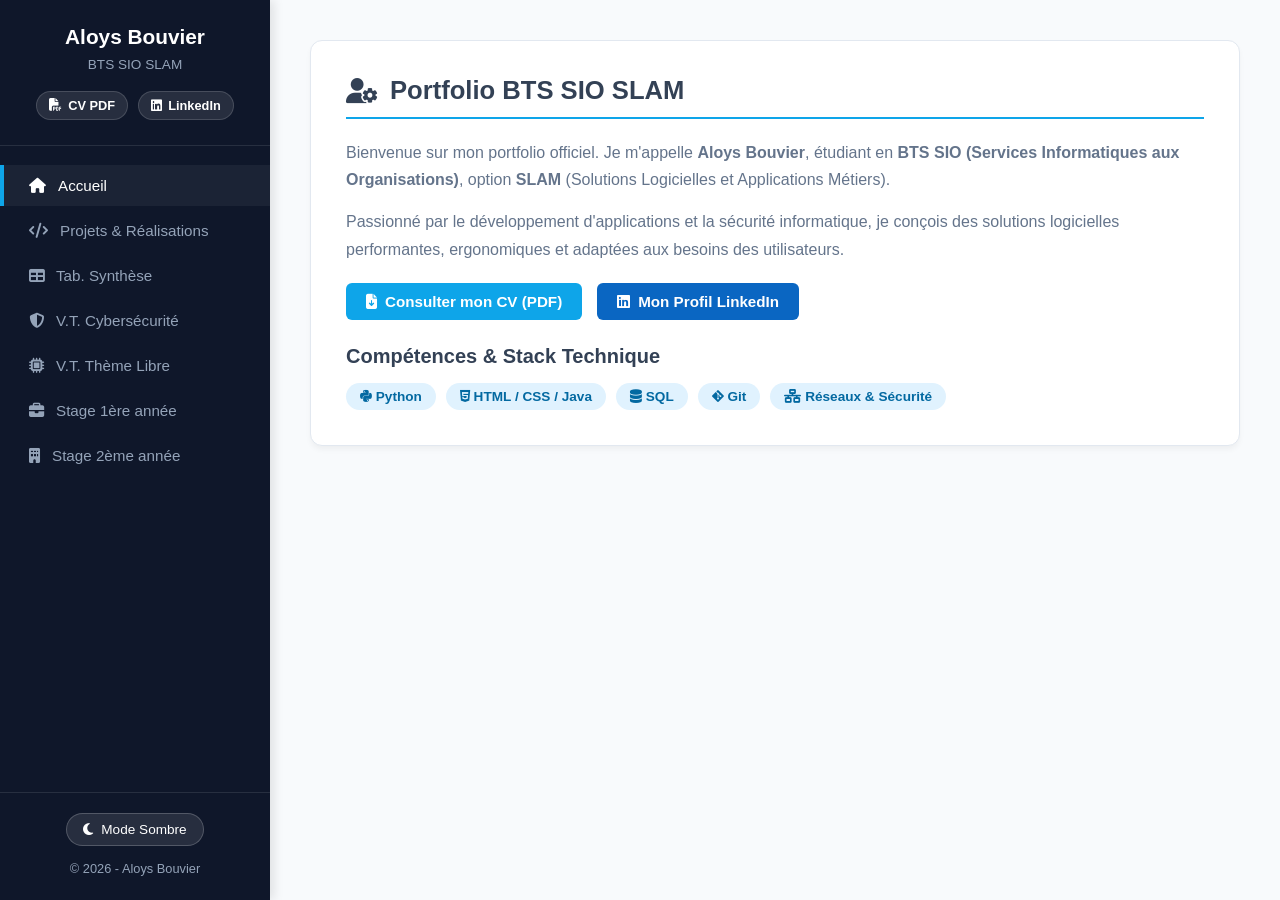
==== commit e0001156: "Add files via upload" ====
--- a/index.html
+++ b/index.html
@@ -1,87 +1,69 @@
 <!DOCTYPE html>
 <html lang="fr" data-theme="light">
 <head>
-    <meta charset="UTF-8">
-    <meta name="viewport" content="width=device-width, initial-scale=1.0">
-    <title>Portfolio - Aloys Bouvier | BTS SIO SLAM</title>
-    <meta name="description" content="Portfolio d'Aloys Bouvier, étudiant en BTS SIO option SLAM : projets, veilles technologiques, stages et compétences en développement d'applications.">
-    <link rel="icon" href="data:image/svg+xml,%3Csvg xmlns='http://www.w3.org/2000/svg' viewBox='0 0 100 100'%3E%3Ctext y='.9em' font-size='90'%3E%F0%9F%92%BB%3C/text%3E%3C/svg%3E">
-
-    <!-- FontAwesome pour les icônes -->
-    <link rel="stylesheet" href="https://cdnjs.cloudflare.com/ajax/libs/font-awesome/6.4.0/css/all.min.css">
-
-    <!-- Styles partagés par toutes les pages -->
-    <link rel="stylesheet" href="style.css">
-
-    <!-- Script partagé (thème appliqué dès le chargement, sans "defer") -->
-    <script src="script.js"></script>
+<meta charset="UTF-8">
+<meta name="viewport" content="width=device-width, initial-scale=1.0">
+<title>Portfolio - Aloys Bouvier | BTS SIO SLAM</title>
+<meta name="description" content="Portfolio d'Aloys Bouvier, étudiant en BTS SIO option SLAM : projets, veilles technologiques, stages et compétences en développement d'applications.">
+<link rel="icon" href="data:image/svg+xml,%3Csvg xmlns='http://www.w3.org/2000/svg' viewBox='0 0 100 100'%3E%3Ctext y='.9em' font-size='90'%3E%F0%9F%92%BB%3C/text%3E%3C/svg%3E">
+<link rel="stylesheet" href="https://cdnjs.cloudflare.com/ajax/libs/font-awesome/6.4.0/css/all.min.css">
+<link rel="stylesheet" href="style.css">
+<script src="script.js"></script>
 </head>
 <body>
-
-    <!-- Barre latérale commune : à recopier sur chaque page -->
-    <aside>
-        <div>
-            <div class="sidebar-header">
-                <h2>Aloys Bouvier</h2>
-                <p>BTS SIO SLAM</p>
-                <div class="sidebar-quick-links">
-                    <a href="CV_Aloys_Bouvier.pdf" target="_blank" rel="noopener" class="sidebar-quick-btn" title="Télécharger le CV">
-                        <i class="fa-solid fa-file-pdf" aria-hidden="true"></i> CV PDF
-                    </a>
-                    <a href="https://www.linkedin.com/in/aloys-bouvier" target="_blank" rel="noopener" class="sidebar-quick-btn linkedin-btn" title="Profil LinkedIn">
-                        <i class="fa-brands fa-linkedin" aria-hidden="true"></i> LinkedIn
-                    </a>
-                </div>
-            </div>
-
-            <!-- Bouton menu : visible uniquement sur mobile -->
-            <button class="menu-toggle" id="menuToggle" aria-expanded="false" aria-controls="sidebarMenu">
-                <i class="fa-solid fa-bars" aria-hidden="true"></i> Menu
-            </button>
-
-            <ul class="sidebar-menu" id="sidebarMenu">
-                <!-- MODIFIER la classe "active" selon la page actuelle -->
-                <li><a href="index.html" class="active" aria-current="page"><i class="fa-solid fa-house" aria-hidden="true"></i> Accueil</a></li>
-                <li><a href="projets.html"><i class="fa-solid fa-code" aria-hidden="true"></i> Projets &amp; Réalisations</a></li>
-                <li><a href="synthese.html"><i class="fa-solid fa-table" aria-hidden="true"></i> Tab. Synthèse</a></li>
-                <li><a href="veille-cyber.html"><i class="fa-solid fa-shield-halved" aria-hidden="true"></i> V.T. Cybersécurité</a></li>
-                <li><a href="veille-libre.html"><i class="fa-solid fa-microchip" aria-hidden="true"></i> V.T. Thème Libre</a></li>
-                <li><a href="stage1.html"><i class="fa-solid fa-briefcase" aria-hidden="true"></i> Stage 1ère année</a></li>
-                <li><a href="stage2.html"><i class="fa-solid fa-building" aria-hidden="true"></i> Stage 2ème année</a></li>
-            </ul>
-        </div>
-
-        <div class="sidebar-footer">
-            <button class="theme-toggle-btn" id="themeToggleBtn" aria-label="Passer en mode sombre">
-                <i class="fa-solid fa-moon" id="themeIcon" aria-hidden="true"></i>
-                <span id="themeText">Mode Sombre</span>
-            </button>
-            <p>&copy; 2026 - Aloys Bouvier</p>
-        </div>
-    </aside>
-
-    <!-- Contenu principal (page d'accueil) -->
-    <main>
-        <section>
-            <h1><i class="fa-solid fa-user-gear" aria-hidden="true"></i> Portfolio BTS SIO SLAM</h1>
-            <p>Bienvenue sur mon portfolio officiel. Je m'appelle <strong>Aloys Bouvier</strong>, étudiant en <strong>BTS SIO (Services Informatiques aux Organisations)</strong>, option <strong>SLAM</strong> (Solutions Logicielles et Applications Métiers).</p>
-            <p>Passionné par le développement d'applications et la sécurité informatique, je conçois des solutions logicielles performantes, ergonomiques et adaptées aux besoins des utilisateurs.</p>
-
-            <div class="btn-group">
-                <a href="CV_Aloys_Bouvier.pdf" target="_blank" rel="noopener" class="btn"><i class="fa-solid fa-file-arrow-down" aria-hidden="true"></i> Consulter mon CV (PDF)</a>
-                <a href="https://www.linkedin.com/in/aloys-bouvier" target="_blank" rel="noopener" class="btn btn-linkedin"><i class="fa-brands fa-linkedin" aria-hidden="true"></i> Mon Profil LinkedIn</a>
-            </div>
-
-            <h2>Compétences &amp; Stack Technique</h2>
-            <div class="skills-container">
-                <span class="skill-badge"><i class="fa-brands fa-python" aria-hidden="true"></i> Python (Kivy, Streamlit)</span>
-                <span class="skill-badge"><i class="fa-brands fa-html5" aria-hidden="true"></i> HTML5 / CSS3 / JavaScript</span>
-                <span class="skill-badge"><i class="fa-solid fa-database" aria-hidden="true"></i> SQL / SQLite</span>
-                <span class="skill-badge"><i class="fa-brands fa-git-alt" aria-hidden="true"></i> Git &amp; Versioning</span>
-                <span class="skill-badge"><i class="fa-solid fa-network-wired" aria-hidden="true"></i> Réseaux &amp; Sécurité</span>
-            </div>
-        </section>
-    </main>
-
+<aside>
+<div>
+<div class="sidebar-header">
+<h2>Aloys Bouvier</h2>
+<p>BTS SIO SLAM</p>
+<div class="sidebar-quick-links">
+<a href="CV_Aloys_Bouvier.pdf" target="_blank" rel="noopener" class="sidebar-quick-btn" title="Télécharger le CV">
+<i class="fa-solid fa-file-pdf" aria-hidden="true"></i> CV PDF
+</a>
+<a href="https://www.linkedin.com/in/aloys-bouvier" target="_blank" rel="noopener" class="sidebar-quick-btn linkedin-btn" title="Profil LinkedIn">
+<i class="fa-brands fa-linkedin" aria-hidden="true"></i> LinkedIn
+</a>
+</div>
+</div>
+<button class="menu-toggle" id="menuToggle" aria-expanded="false" aria-controls="sidebarMenu">
+<i class="fa-solid fa-bars" aria-hidden="true"></i> Menu
+</button>
+<ul class="sidebar-menu" id="sidebarMenu">
+<li><a href="index.html" class="active" aria-current="page"><i class="fa-solid fa-house" aria-hidden="true"></i> Accueil</a></li>
+<li><a href="projets.html"><i class="fa-solid fa-code" aria-hidden="true"></i> Projets &amp; Réalisations</a></li>
+<li><a href="synthese.html"><i class="fa-solid fa-table" aria-hidden="true"></i> Tab. Synthèse</a></li>
+<li><a href="veille-cyber.html"><i class="fa-solid fa-shield-halved" aria-hidden="true"></i> V.T. Cybersécurité</a></li>
+<li><a href="veille-libre.html"><i class="fa-solid fa-microchip" aria-hidden="true"></i> V.T. Thème Libre</a></li>
+<li><a href="stage1.html"><i class="fa-solid fa-briefcase" aria-hidden="true"></i> Stage 1ère année</a></li>
+<li><a href="stage2.html"><i class="fa-solid fa-building" aria-hidden="true"></i> Stage 2ème année</a></li>
+</ul>
+</div>
+<div class="sidebar-footer">
+<button class="theme-toggle-btn" id="themeToggleBtn" aria-label="Passer en mode sombre">
+<i class="fa-solid fa-moon" id="themeIcon" aria-hidden="true"></i>
+<span id="themeText">Mode Sombre</span>
+</button>
+<p>&copy; 2026 - Aloys Bouvier</p>
+</div>
+</aside>
+<main>
+<section>
+<h1><i class="fa-solid fa-user-gear" aria-hidden="true"></i> Portfolio BTS SIO SLAM</h1>
+<p>Bienvenue sur mon portfolio officiel. Je m'appelle <strong>Aloys Bouvier</strong>, étudiant en <strong>BTS SIO (Services Informatiques aux Organisations)</strong>, option <strong>SLAM</strong> (Solutions Logicielles et Applications Métiers).</p>
+<p>Passionné par le développement d'applications et la sécurité informatique, je conçois des solutions logicielles performantes, ergonomiques et adaptées aux besoins des utilisateurs.</p>
+<div class="btn-group">
+<a href="CV_Aloys_Bouvier.pdf" target="_blank" rel="noopener" class="btn"><i class="fa-solid fa-file-arrow-down" aria-hidden="true"></i> Consulter mon CV (PDF)</a>
+<a href="https://www.linkedin.com/in/aloys-bouvier" target="_blank" rel="noopener" class="btn btn-linkedin"><i class="fa-brands fa-linkedin" aria-hidden="true"></i> Mon Profil LinkedIn</a>
+</div>
+<h2>Compétences &amp; Stack Technique</h2>
+<div class="skills-container">
+<span class="skill-badge"><i class="fa-brands fa-python" aria-hidden="true"></i> Python</span>
+<span class="skill-badge"><i class="fa-brands fa-html5" aria-hidden="true"></i> HTML / CSS / Java</span>
+<span class="skill-badge"><i class="fa-solid fa-database" aria-hidden="true"></i> SQL</span>
+<span class="skill-badge"><i class="fa-brands fa-git-alt" aria-hidden="true"></i> Git</span>
+<span class="skill-badge"><i class="fa-solid fa-network-wired" aria-hidden="true"></i> Réseaux &amp; Sécurité</span>
+</div>
+</section>
+</main>
 </body>
 </html>
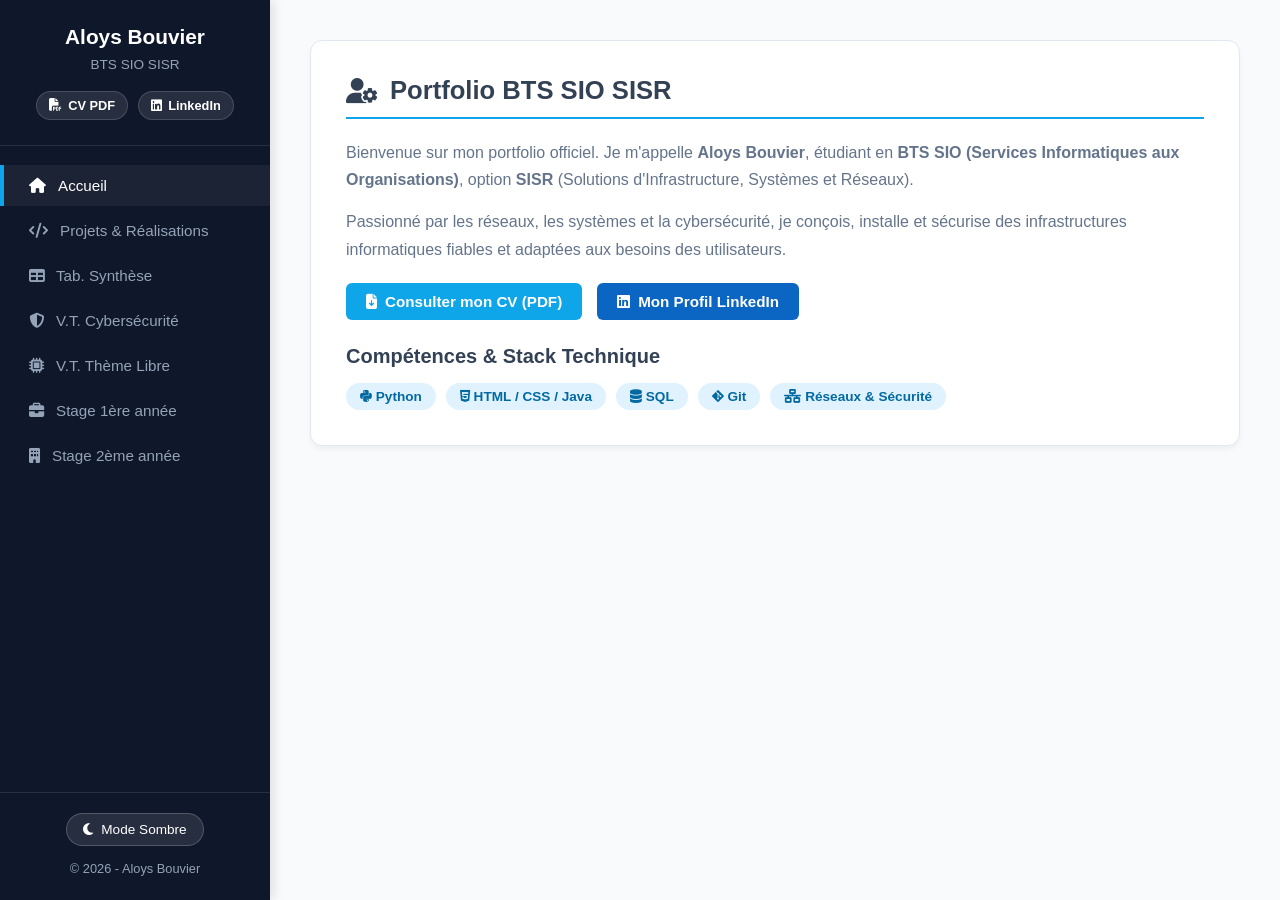
==== commit c18681db: "Add files via upload" ====
--- a/index.html
+++ b/index.html
@@ -3,8 +3,8 @@
 <head>
 <meta charset="UTF-8">
 <meta name="viewport" content="width=device-width, initial-scale=1.0">
-<title>Portfolio - Aloys Bouvier | BTS SIO SLAM</title>
-<meta name="description" content="Portfolio d'Aloys Bouvier, étudiant en BTS SIO option SLAM : projets, veilles technologiques, stages et compétences en développement d'applications.">
+<title>Portfolio - Aloys Bouvier | BTS SIO SISR</title>
+<meta name="description" content="Portfolio d'Aloys Bouvier, étudiant en BTS SIO option SISR : projets, veilles technologiques, stages et compétences en systèmes et réseaux.">
 <link rel="icon" href="data:image/svg+xml,%3Csvg xmlns='http://www.w3.org/2000/svg' viewBox='0 0 100 100'%3E%3Ctext y='.9em' font-size='90'%3E%F0%9F%92%BB%3C/text%3E%3C/svg%3E">
 <link rel="stylesheet" href="https://cdnjs.cloudflare.com/ajax/libs/font-awesome/6.4.0/css/all.min.css">
 <link rel="stylesheet" href="style.css">
@@ -15,7 +15,7 @@
 <div>
 <div class="sidebar-header">
 <h2>Aloys Bouvier</h2>
-<p>BTS SIO SLAM</p>
+<p>BTS SIO SISR</p>
 <div class="sidebar-quick-links">
 <a href="CV_Aloys_Bouvier.pdf" target="_blank" rel="noopener" class="sidebar-quick-btn" title="Télécharger le CV">
 <i class="fa-solid fa-file-pdf" aria-hidden="true"></i> CV PDF
@@ -48,9 +48,9 @@
 </aside>
 <main>
 <section>
-<h1><i class="fa-solid fa-user-gear" aria-hidden="true"></i> Portfolio BTS SIO SLAM</h1>
-<p>Bienvenue sur mon portfolio officiel. Je m'appelle <strong>Aloys Bouvier</strong>, étudiant en <strong>BTS SIO (Services Informatiques aux Organisations)</strong>, option <strong>SLAM</strong> (Solutions Logicielles et Applications Métiers).</p>
-<p>Passionné par le développement d'applications et la sécurité informatique, je conçois des solutions logicielles performantes, ergonomiques et adaptées aux besoins des utilisateurs.</p>
+<h1><i class="fa-solid fa-user-gear" aria-hidden="true"></i> Portfolio BTS SIO SISR</h1>
+<p>Bienvenue sur mon portfolio officiel. Je m'appelle <strong>Aloys Bouvier</strong>, étudiant en <strong>BTS SIO (Services Informatiques aux Organisations)</strong>, option <strong>SISR</strong> (Solutions d'Infrastructure, Systèmes et Réseaux).</p>
+<p>Passionné par les réseaux, les systèmes et la cybersécurité, je conçois, installe et sécurise des infrastructures informatiques fiables et adaptées aux besoins des utilisateurs.</p>
 <div class="btn-group">
 <a href="CV_Aloys_Bouvier.pdf" target="_blank" rel="noopener" class="btn"><i class="fa-solid fa-file-arrow-down" aria-hidden="true"></i> Consulter mon CV (PDF)</a>
 <a href="https://www.linkedin.com/in/aloys-bouvier" target="_blank" rel="noopener" class="btn btn-linkedin"><i class="fa-brands fa-linkedin" aria-hidden="true"></i> Mon Profil LinkedIn</a>
